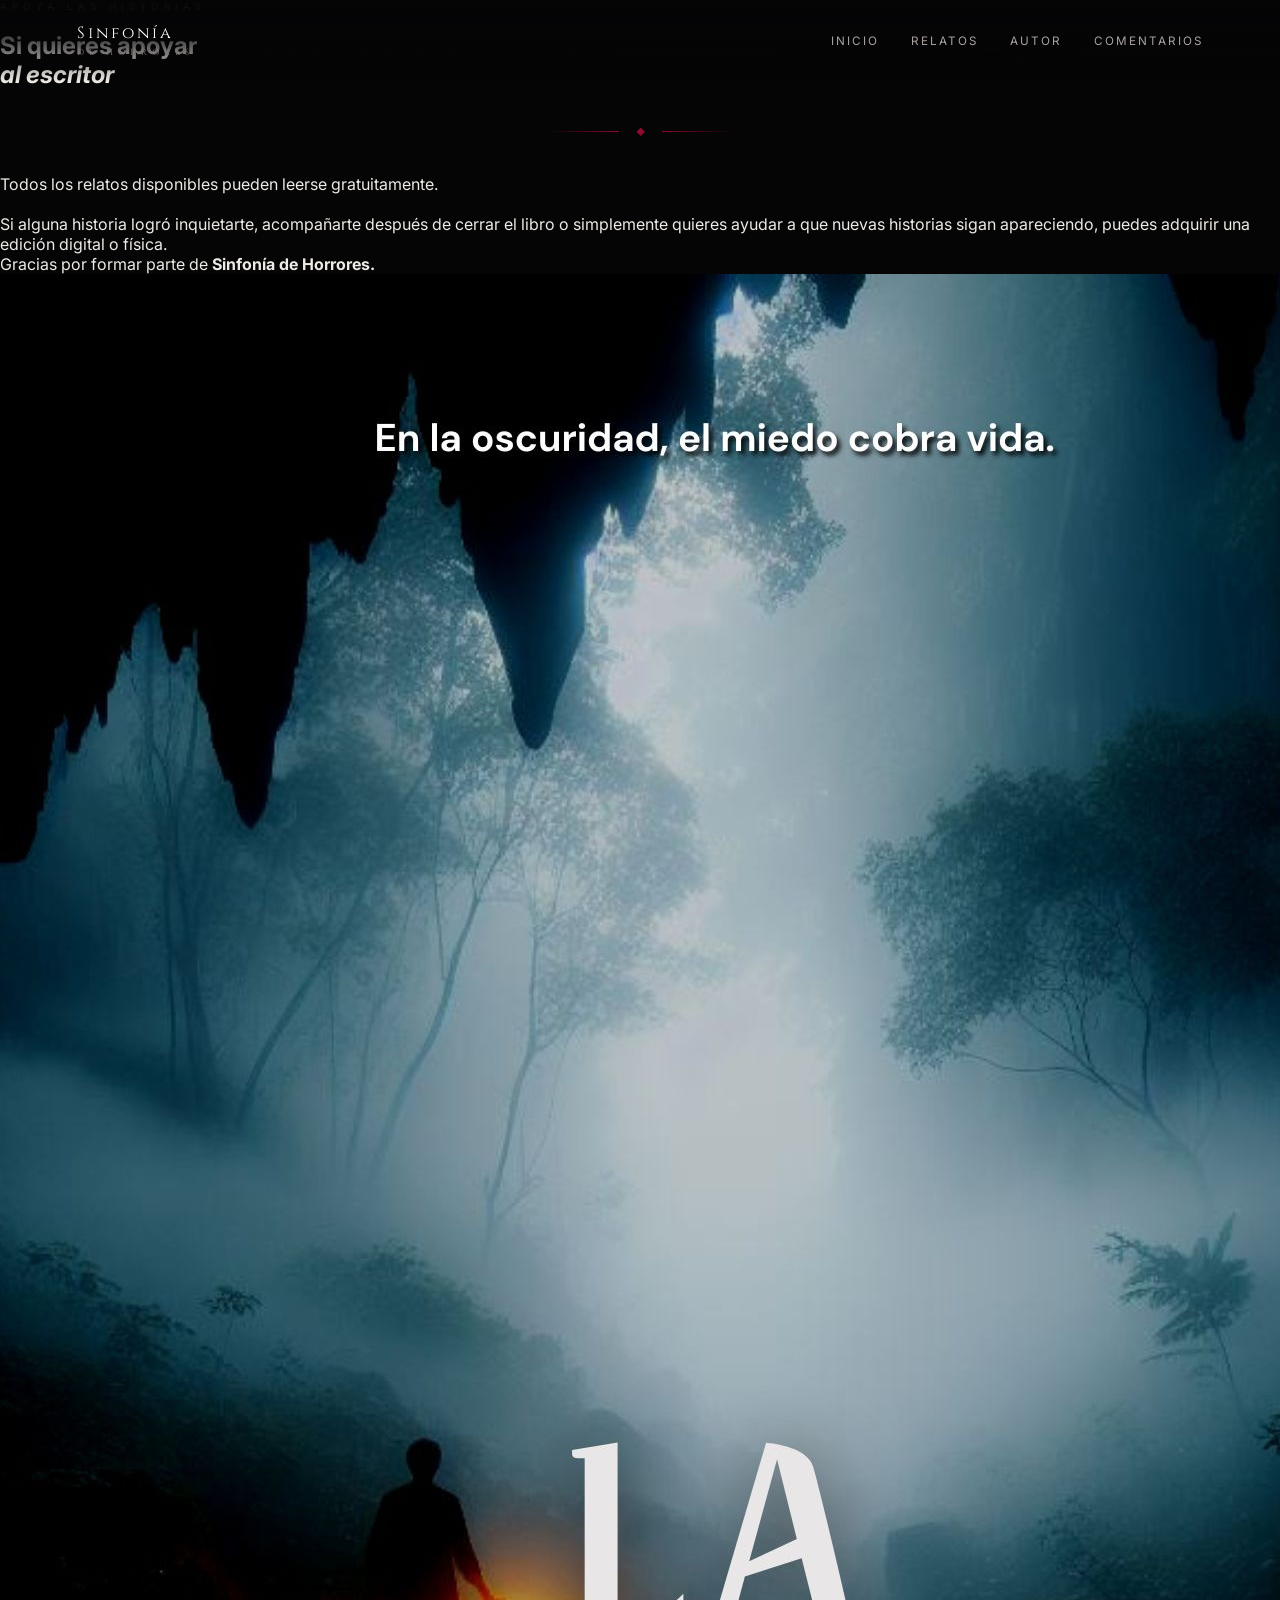
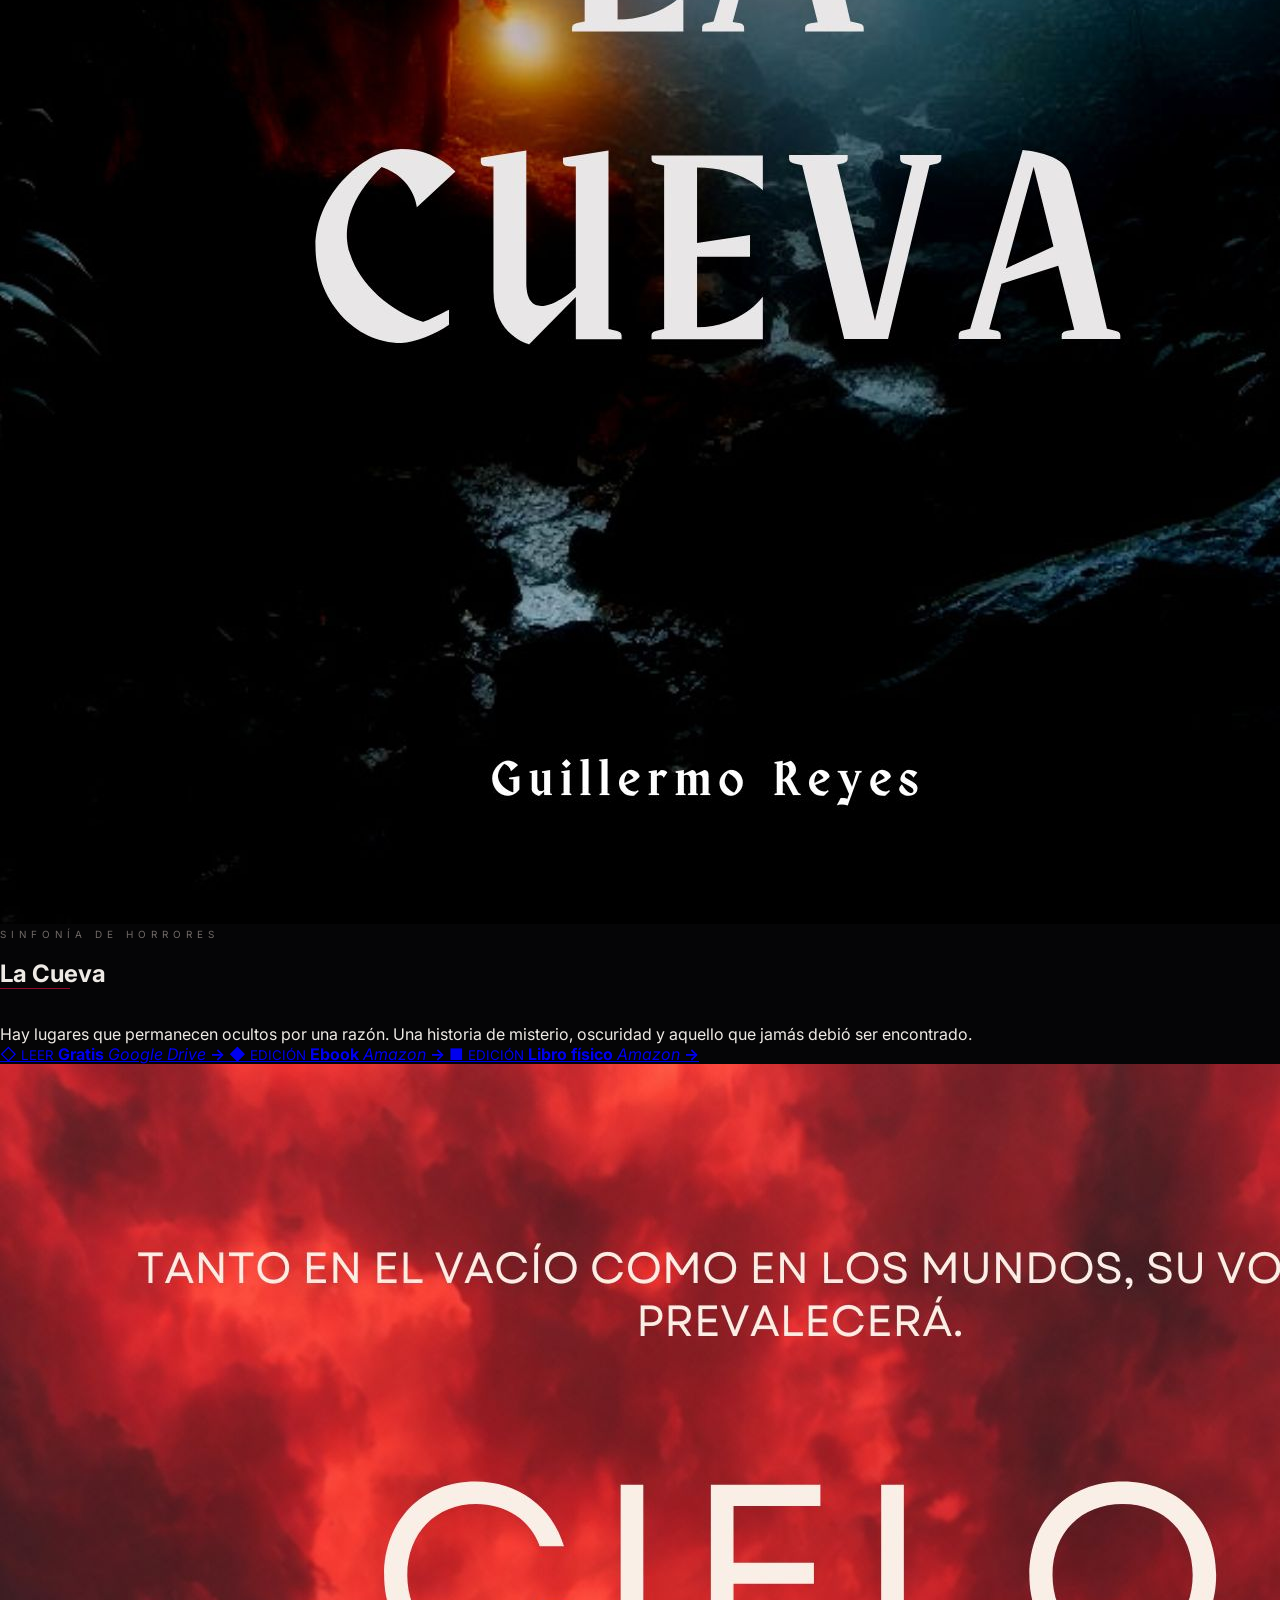
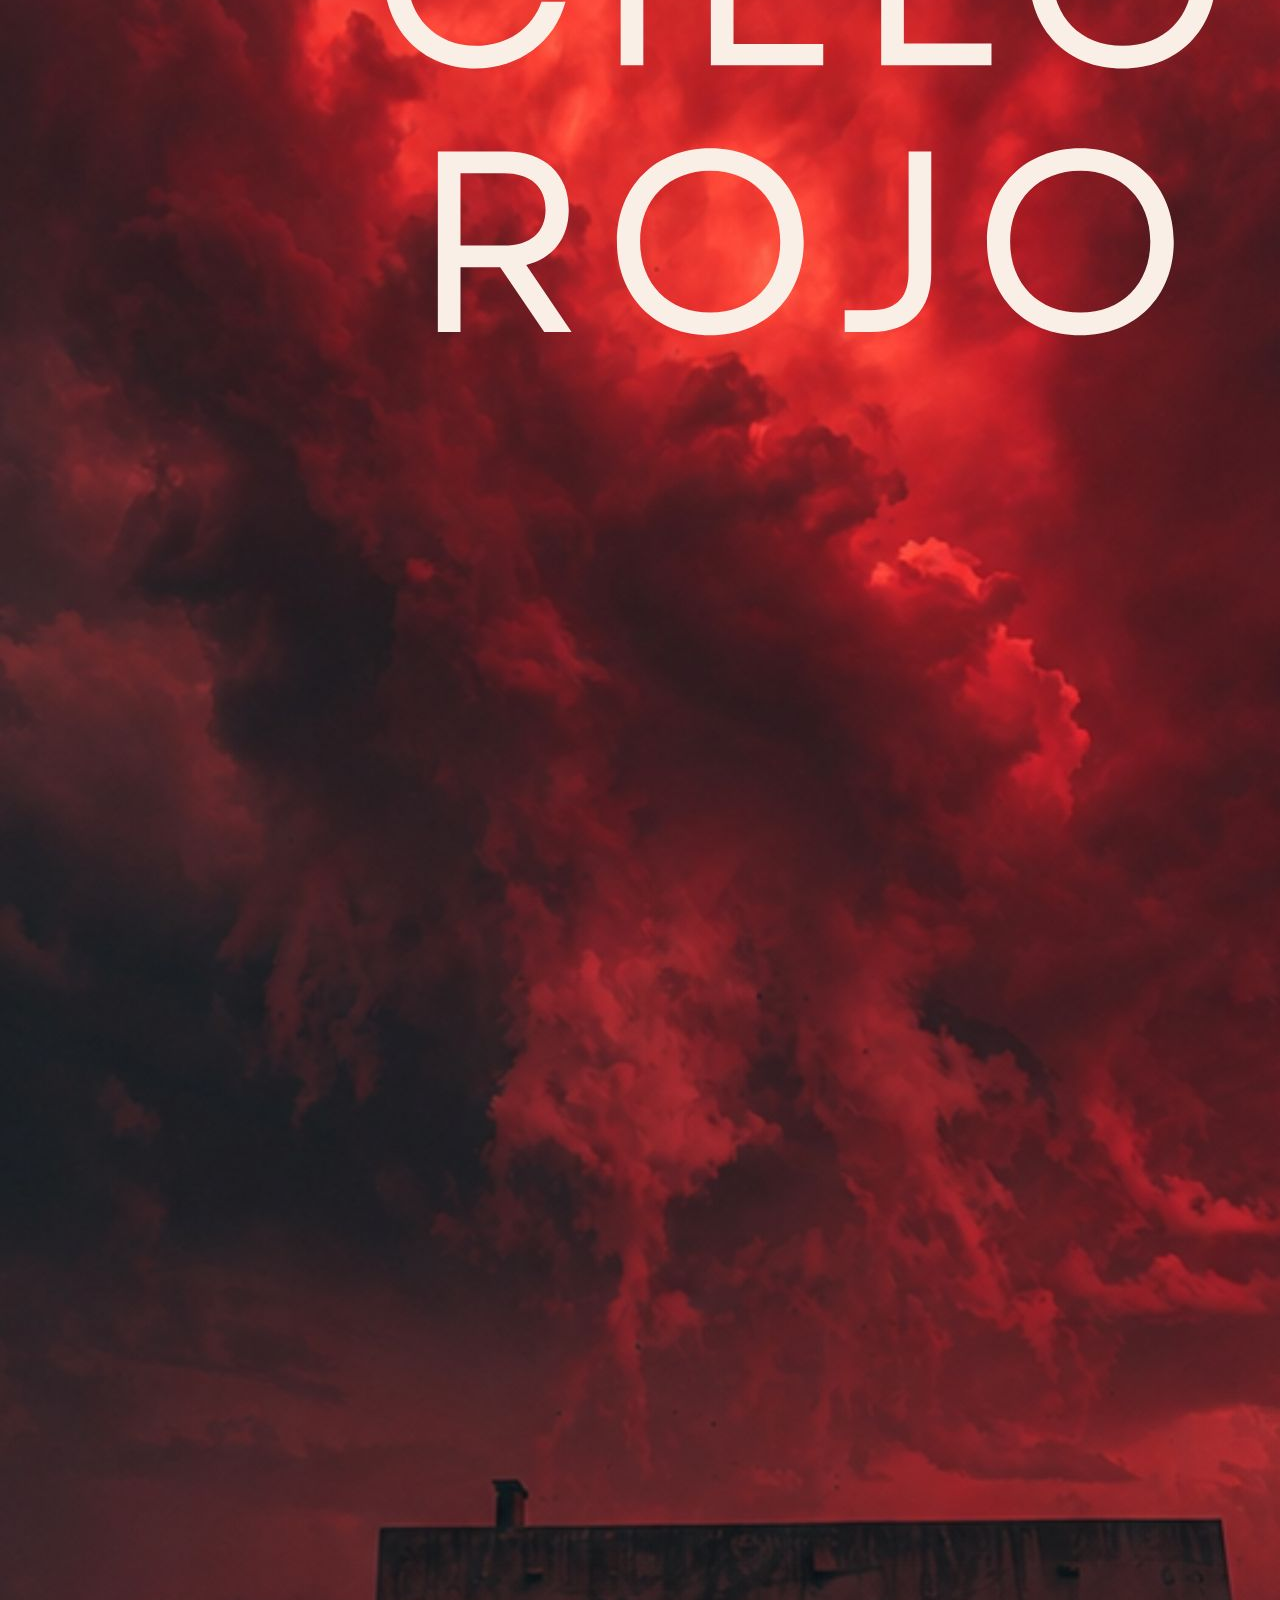
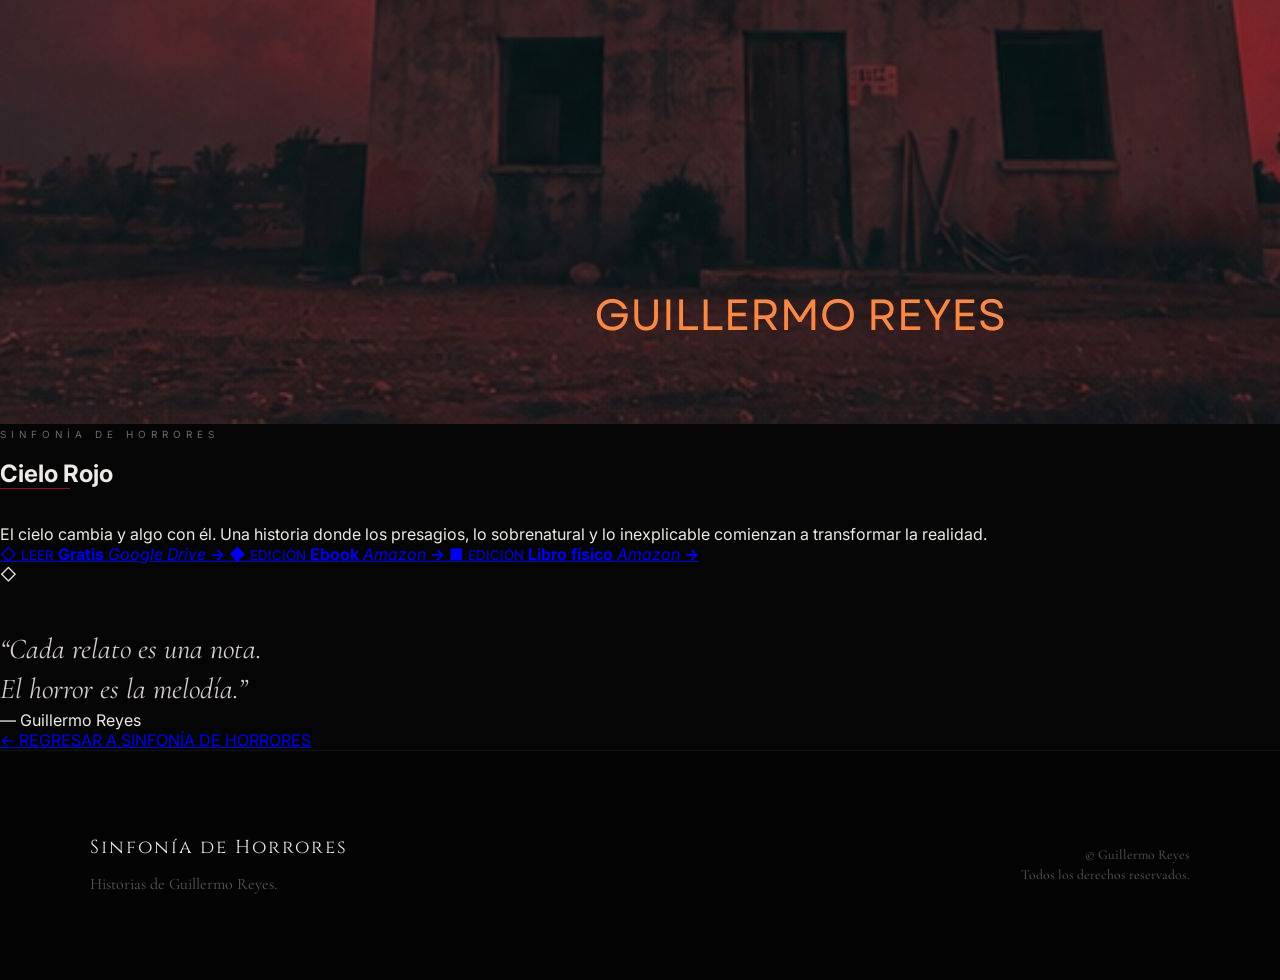
==== apoyar.html @ b276c717 "Add apoyar.html for supporting the writer" ====
<!DOCTYPE html>
<html lang="es">

<head>

    <meta charset="UTF-8">

    <meta name="viewport"
          content="width=device-width, initial-scale=1.0">

    <title>Apoyar al escritor | Sinfonía de Horrores</title>

    <meta name="description"
          content="Lee gratuitamente los relatos de Guillermo Reyes o apoya Sinfonía de Horrores adquiriendo las ediciones digitales y físicas.">


    <link rel="preconnect"
          href="https://fonts.googleapis.com">

    <link rel="preconnect"
          href="https://fonts.gstatic.com"
          crossorigin>

    <link
        href="https://fonts.googleapis.com/css2?family=Cinzel:wght@400;500;600;700&family=Cormorant+Garamond:ital,wght@0,400;0,500;0,600;1,400;1,500&family=Inter:wght@300;400;500;600&display=swap"
        rel="stylesheet">

    <link rel="stylesheet"
          href="style.css">

</head>


<body class="pagina-apoyo">


    <header class="navbar">

        <a href="index.html"
           class="logo">

            <span>
                Sinfonía
            </span>

            <small>
                DE HORRORES
            </small>

        </a>


        <nav>

            <a href="index.html">
                Inicio
            </a>

            <a href="index.html#relatos">
                Relatos
            </a>

            <a href="index.html#autor">
                Autor
            </a>

            <a href="index.html#comentarios">
                Comentarios
            </a>

        </nav>

    </header>


    <!-- ===================================== -->
    <!-- HERO APOYO -->
    <!-- ===================================== -->

    <section class="apoyo-hero">

        <div class="apoyo-halo"></div>


        <div class="apoyo-hero-contenido">

            <p class="mini-titulo">
                APOYA LAS HISTORIAS
            </p>


            <h1>

                Si quieres apoyar

                <br>

                <em>
                    al escritor
                </em>

            </h1>


            <div class="ornamento">

                <span></span>

                <b>
                    ◆
                </b>

                <span></span>

            </div>


            <p class="apoyo-introduccion">

                Todos los relatos disponibles
                pueden leerse gratuitamente.

                <br><br>

                Si alguna historia logró inquietarte,
                acompañarte después de cerrar el libro
                o simplemente quieres ayudar a que
                nuevas historias sigan apareciendo,
                puedes adquirir una edición digital
                o física.

            </p>


            <p class="apoyo-gracias">

                Gracias por formar parte de

                <strong>
                    Sinfonía de Horrores.
                </strong>

            </p>

        </div>

    </section>


    <!-- ===================================== -->
    <!-- LA CUEVA -->
    <!-- ===================================== -->

    <main class="apoyo-libros">


        <article class="apoyo-libro"
                 id="la-cueva">


            <div class="apoyo-portada">

                <img
                    src="La Cueva.jpg"
                    alt="Portada de La Cueva">

                <div class="apoyo-portada-sombra"></div>

            </div>


            <div class="apoyo-info">

                <p class="mini-titulo">
                    SINFONÍA DE HORRORES
                </p>


                <h2>
                    La Cueva
                </h2>


                <div class="linea-roja"></div>


                <p class="apoyo-descripcion">

                    Hay lugares que permanecen ocultos
                    por una razón.

                    Una historia de misterio,
                    oscuridad y aquello que jamás
                    debió ser encontrado.

                </p>


                <div class="formatos">


                    <a
                        href="https://drive.google.com/file/d/1VokVgWm0xay0eOD5CvAB5kCrFrSRfL5q/view?usp=sharing"
                        target="_blank"
                        rel="noopener noreferrer"
                        class="formato formato-gratis">

                        <span class="formato-icono">
                            ◇
                        </span>


                        <span>

                            <small>
                                LEER
                            </small>

                            <strong>
                                Gratis
                            </strong>

                            <em>
                                Google Drive
                            </em>

                        </span>


                        <b>
                            →
                        </b>

                    </a>


                    <a
                        href="https://www.amazon.com.mx/dp/B0HDL6C37R"
                        target="_blank"
                        rel="noopener noreferrer"
                        class="formato">

                        <span class="formato-icono">
                            ◆
                        </span>


                        <span>

                            <small>
                                EDICIÓN
                            </small>

                            <strong>
                                Ebook
                            </strong>

                            <em>
                                Amazon
                            </em>

                        </span>


                        <b>
                            →
                        </b>

                    </a>


                    <a
                        href="https://www.amazon.com/dp/B0HDL6C37R"
                        target="_blank"
                        rel="noopener noreferrer"
                        class="formato">

                        <span class="formato-icono">
                            ■
                        </span>


                        <span>

                            <small>
                                EDICIÓN
                            </small>

                            <strong>
                                Libro físico
                            </strong>

                            <em>
                                Amazon
                            </em>

                        </span>


                        <b>
                            →
                        </b>

                    </a>

                </div>

            </div>

        </article>


        <!-- ===================================== -->
        <!-- CIELO ROJO -->
        <!-- ===================================== -->

        <article class="apoyo-libro apoyo-invertido"
                 id="cielo-rojo">


            <div class="apoyo-portada">

                <img
                    src="Cielo Rojo.jpg"
                    alt="Portada de Cielo Rojo">

                <div class="apoyo-portada-sombra"></div>

            </div>


            <div class="apoyo-info">

                <p class="mini-titulo">
                    SINFONÍA DE HORRORES
                </p>


                <h2>
                    Cielo Rojo
                </h2>


                <div class="linea-roja"></div>


                <p class="apoyo-descripcion">

                    El cielo cambia y algo con él.

                    Una historia donde los presagios,
                    lo sobrenatural y lo inexplicable
                    comienzan a transformar la realidad.

                </p>


                <div class="formatos">


                    <a
                        href="https://drive.google.com/file/d/1f47Pul1nYo5RWTAZda07K18I9W4pE-Rw/view?usp=sharing"
                        target="_blank"
                        rel="noopener noreferrer"
                        class="formato formato-gratis">

                        <span class="formato-icono">
                            ◇
                        </span>


                        <span>

                            <small>
                                LEER
                            </small>

                            <strong>
                                Gratis
                            </strong>

                            <em>
                                Google Drive
                            </em>

                        </span>


                        <b>
                            →
                        </b>

                    </a>


                    <a
                        href="https://www.amazon.com.mx/dp/B0HD7LSZTJ"
                        target="_blank"
                        rel="noopener noreferrer"
                        class="formato">

                        <span class="formato-icono">
                            ◆
                        </span>


                        <span>

                            <small>
                                EDICIÓN
                            </small>

                            <strong>
                                Ebook
                            </strong>

                            <em>
                                Amazon
                            </em>

                        </span>


                        <b>
                            →
                        </b>

                    </a>


                    <a
                        href="https://www.amazon.com/dp/B0HD7LSZTJ"
                        target="_blank"
                        rel="noopener noreferrer"
                        class="formato">

                        <span class="formato-icono">
                            ■
                        </span>


                        <span>

                            <small>
                                EDICIÓN
                            </small>

                            <strong>
                                Libro físico
                            </strong>

                            <em>
                                Amazon
                            </em>

                        </span>


                        <b>
                            →
                        </b>

                    </a>

                </div>

            </div>

        </article>

    </main>


    <!-- ===================================== -->
    <!-- CIERRE -->
    <!-- ===================================== -->

    <section class="apoyo-cierre">

        <span>
            ◇
        </span>


        <blockquote>

            “Cada relato es una nota.

            <br>

            El horror es la melodía.”

        </blockquote>


        <p>
            — Guillermo Reyes
        </p>


        <a href="index.html"
           class="volver">

            ← REGRESAR A SINFONÍA DE HORRORES

        </a>

    </section>


    <footer>

        <div>

            <h3>
                Sinfonía de Horrores
            </h3>

            <p>
                Historias de Guillermo Reyes.
            </p>

        </div>


        <div class="footer-derecha">

            <p>
                © Guillermo Reyes
            </p>

            <p>
                Todos los derechos reservados.
            </p>

        </div>

    </footer>

</body>

</html>
---- style.css ----
:root {
    --negro: #050506;
    --negro2: #09090b;
    --negro3: #101013;

    --blanco: #eeeae5;
    --gris: #aaa4a0;
    --gris2: #706c69;

    --rojo: #920a2c;
    --rojo2: #c31540;
    --rojoOscuro: #3b0713;

    --borde: rgba(255, 255, 255, 0.08);

    --cinzel: "Cinzel", serif;
    --texto: "Inter", sans-serif;
    --literaria: "Cormorant Garamond", serif;
}


/* ======================================== */
/* GENERAL */
/* ======================================== */

* {
    margin: 0;
    padding: 0;
    box-sizing: border-box;
}

html {
    scroll-behavior: smooth;
}

body {
    background: var(--negro);
    color: var(--blanco);
    font-family: var(--texto);
    overflow-x: hidden;
}

body::before {
    content: "";
    position: fixed;
    inset: 0;

    background:
        repeating-radial-gradient(
            circle at 0 0,
            transparent 0,
            rgba(255,255,255,.012) 1px,
            transparent 2px
        );

    opacity: .18;
    pointer-events: none;
    z-index: 9999;
}

::selection {
    background: var(--rojo);
    color: white;
}


/* ======================================== */
/* CURSOR LUZ */
/* ======================================== */

.cursor-luz {
    position: fixed;

    width: 450px;
    height: 450px;

    border-radius: 50%;

    background:
        radial-gradient(
            circle,
            rgba(146,10,44,.08),
            transparent 65%
        );

    transform: translate(-50%, -50%);

    pointer-events: none;

    z-index: 0;

    transition:
        left .08s linear,
        top .08s linear;
}


/* ======================================== */
/* NAV */
/* ======================================== */

.navbar {
    height: 82px;

    display: flex;
    justify-content: space-between;
    align-items: center;

    padding: 0 6%;

    position: fixed;
    top: 0;
    left: 0;

    width: 100%;

    background:
        linear-gradient(
            to bottom,
            rgba(5,5,6,.94),
            rgba(5,5,6,.7),
            transparent
        );

    z-index: 1000;
}

.logo {
    color: white;
    text-decoration: none;

    font-family: var(--cinzel);

    display: flex;
    flex-direction: column;

    line-height: .95;
}

.logo span {
    font-size: 1rem;
    letter-spacing: 3px;
}

.logo small {
    color: #827b77;

    font-size: .55rem;

    letter-spacing: 5px;

    margin-top: 7px;
}

.navbar nav {
    display: flex;
    gap: 32px;
}

.navbar nav a {
    color: #aaa3a0;

    text-decoration: none;

    font-size: .73rem;

    letter-spacing: 2px;

    text-transform: uppercase;

    transition: .3s;
}

.navbar nav a:hover {
    color: white;
}


/* ======================================== */
/* HERO */
/* ======================================== */

.hero {
    min-height: 100vh;

    display: flex;
    justify-content: center;
    align-items: center;

    text-align: center;

    position: relative;

    overflow: hidden;

    padding: 120px 25px;

    background:
        radial-gradient(
            circle at 50% 42%,
            #250812 0%,
            #0d080a 32%,
            #050506 68%
        );
}

.hero::after {
    content: "";

    position: absolute;

    inset: 0;

    background:
        linear-gradient(
            to bottom,
            rgba(0,0,0,.05),
            rgba(0,0,0,.15),
            #050506
        );

    pointer-events: none;
}

.hero-ruido {
    position: absolute;

    inset: 0;

    opacity: .16;

    background-image:
        repeating-linear-gradient(
            0deg,
            transparent,
            transparent 2px,
            rgba(255,255,255,.018) 3px
        );
}

.halo {
    position: absolute;

    width: 600px;
    height: 600px;

    border-radius: 50%;

    filter: blur(90px);

    opacity: .16;

    animation: respirar 9s infinite alternate ease-in-out;
}

.halo-1 {
    background: #920a2c;

    left: -300px;
    top: 5%;
}

.halo-2 {
    background: #59051c;

    right: -320px;
    bottom: -100px;

    animation-delay: 2s;
}

@keyframes respirar {

    from {
        transform: scale(.8);
        opacity: .09;
    }

    to {
        transform: scale(1.2);
        opacity: .20;
    }

}

.hero-contenido {
    position: relative;

    max-width: 950px;

    z-index: 5;

    animation: entradaHero 1.3s ease both;
}

@keyframes entradaHero {

    from {
        opacity: 0;
        transform: translateY(25px);
    }

    to {
        opacity: 1;
        transform: translateY(0);
    }

}

.sobrelinea {
    font-size: .65rem;

    color: #928885;

    letter-spacing: 5px;

    margin-bottom: 32px;
}

.hero h1 {
    font-family: var(--cinzel);

    font-size:
        clamp(3.7rem, 9vw, 8.8rem);

    font-weight: 500;

    line-height: .82;

    text-transform: uppercase;

    letter-spacing: 5px;

    text-shadow:
        0 5px 50px rgba(0,0,0,.8);
}

.hero h1 span {
    display: block;
}

.hero h1 .de {
    font-family: var(--literaria);

    text-transform: lowercase;

    font-size: .36em;

    font-style: italic;

    font-weight: 400;

    letter-spacing: 10px;

    color: #8f8581;

    margin: 17px 0;
}

.ornamento {
    margin: 37px auto;

    display: flex;
    align-items: center;
    justify-content: center;

    gap: 17px;
}

.ornamento span {
    width: 70px;
    height: 1px;

    background:
        linear-gradient(
            90deg,
            transparent,
            #920a2c
        );
}

.ornamento span:last-child {
    background:
        linear-gradient(
            90deg,
            #920a2c,
            transparent
        );
}

.ornamento b {
    color: #920a2c;

    font-size: .55rem;
}

.lema {
    font-family: var(--literaria);

    font-size: clamp(1.5rem, 2.5vw, 2rem);

    line-height: 1.3;

    color: #bcb5b0;
}

.lema strong {
    color: white;

    font-weight: 500;
}

.intro {
    max-width: 630px;

    margin: 24px auto 0;

    color: #797370;

    line-height: 1.8;

    font-size: .9rem;
}

.boton-principal {
    display: inline-flex;

    align-items: center;

    gap: 20px;

    margin-top: 42px;

    padding: 16px 25px;

    border: 1px solid rgba(146,10,44,.6);

    color: #ddd7d3;

    text-decoration: none;

    letter-spacing: 3px;

    font-size: .66rem;

    transition: .35s;
}

.boton-principal:hover {
    background: #920a2c;

    color: white;

    box-shadow:
        0 10px 50px rgba(146,10,44,.28);
}

.scroll-indicador {
    position: absolute;

    bottom: 25px;

    z-index: 7;

    display: flex;
    flex-direction: column;

    align-items: center;

    gap: 10px;
}

.scroll-indicador span {
    color: #554f4d;

    font-size: .52rem;

    letter-spacing: 4px;
}

.scroll-indicador div {
    height: 38px;
    width: 1px;

    background:
        linear-gradient(
            #920a2c,
            transparent
        );
}


/* ======================================== */
/* SECCIONES */
/* ======================================== */

.seccion {
    width: 88%;

    max-width: 1250px;

    margin: auto;

    padding: 125px 0;
}

.encabezado-seccion {
    text-align: center;

    max-width: 750px;

    margin: 0 auto 70px;
}

.numero {
    display: block;

    color: #920a2c;

    font-family: var(--literaria);

    font-size: 1.1rem;

    margin-bottom: 14px;
}

.mini-titulo {
    color: #716b68;

    letter-spacing: 5px;

    font-size: .62rem;

    margin-bottom: 19px;
}

.encabezado-seccion h2 {
    font-family: var(--cinzel);

    font-weight: 500;

    font-size:
        clamp(2.5rem, 6vw, 4.5rem);

    margin-bottom: 23px;
}

.encabezado-seccion > p:last-child {
    color: #8e8884;

    line-height: 1.9;

    font-family: var(--literaria);

    font-size: 1.25rem;
}


/* ======================================== */
/* LIBROS */
/* ======================================== */

.grid-relatos {
    display: grid;

    grid-template-columns:
        repeat(3, 1fr);

    gap: 35px;
}

.libro {
    background:
        linear-gradient(
            145deg,
            #101012,
            #080809
        );

    border:
        1px solid rgba(255,255,255,.06);

    transition:
        transform .45s,
        border .45s,
        box-shadow .45s;

    overflow: hidden;

    position: relative;
}

.libro:hover {
    transform: translateY(-12px);

    border-color:
        rgba(146,10,44,.45);

    box-shadow:
        0 30px 80px rgba(0,0,0,.65);
}

.portada-contenedor {
    position: relative;

    overflow: hidden;

    aspect-ratio: 2 / 2.9;

    background: #080808;
}

.portada {
    width: 100%;
    height: 100%;

    object-fit: cover;

    display: block;

    transition:
        transform .7s ease,
        filter .7s ease;
}

.libro:hover .portada {
    transform: scale(1.045);

    filter: contrast(1.08);
}

.portada-oscuridad {
    position: absolute;

    inset: 0;

    background:
        linear-gradient(
            to bottom,
            transparent 60%,
            rgba(0,0,0,.85)
        );
}

.estado {
    position: absolute;

    left: 17px;
    bottom: 17px;

    z-index: 3;

    padding: 8px 12px;

    backdrop-filter: blur(10px);

    font-size: .53rem;

    letter-spacing: 2px;
}

.disponible {
    color: #e0cbd0;

    background:
        rgba(90,7,28,.65);

    border:
        1px solid rgba(180,25,65,.4);
}

.proximamente {
    color: #cbc7c4;

    background:
        rgba(20,20,22,.75);

    border:
        1px solid rgba(255,255,255,.14);
}

.libro-contenido {
    padding: 27px 25px 30px;
}

.genero {
    color: #7e7773;

    font-size: .54rem;

    letter-spacing: 3px;
}

.libro h3 {
    font-family: var(--cinzel);

    font-size: 1.8rem;

    font-weight: 500;

    margin-top: 13px;
}

.separador {
    width: 36px;
    height: 1px;

    background: #920a2c;

    margin: 18px 0;
}

.libro p {
    min-height: 105px;

    color: #8e8884;

    font-family: var(--literaria);

    line-height: 1.55;

    font-size: 1.12rem;
}

.libro p strong {
    color: #c5bfbb;
}

.leer {
    margin-top: 25px;

    display: flex;
    justify-content: space-between;
    align-items: center;

    color: #ddd7d3;

    text-decoration: none;

    font-size: .61rem;

    letter-spacing: 2.5px;

    border-top:
        1px solid rgba(255,255,255,.06);

    padding-top: 19px;

    transition: color .3s;
}

a.leer:hover {
    color: #d62450;
}

.leer span {
    font-size: 1rem;
}

.bloqueado {
    color: #5f5a58;
}


/* ======================================== */
/* SUEÑOS */
/* ======================================== */

.suenos {
    min-height: 760px;

    position: relative;

    display: flex;
    align-items: center;

    overflow: hidden;

    padding: 120px 8%;

    background:
        radial-gradient(
            circle at 75% 50%,
            #17070c,
            #070708 55%
        );
}

.suenos-fondo {
    position: absolute;

    right: 6%;

    width: 450px;
    height: 650px;

    opacity: .35;

    background:
        radial-gradient(
            ellipse at center,
            rgba(146,10,44,.22),
            transparent 60%
        );

    filter: blur(35px);
}

.suenos-contenido {
    max-width: 650px;

    position: relative;

    z-index: 5;
}

.suenos h2 {
    font-family: var(--cinzel);

    font-size:
        clamp(3rem, 7vw, 6rem);

    font-weight: 400;

    line-height: .98;

    margin-bottom: 30px;
}

.suenos h2 em {
    font-family: var(--literaria);

    color: #8b8380;

    font-weight: 400;

    text-transform: lowercase;
}

.linea-roja {
    width: 70px;
    height: 1px;

    background: #920a2c;

    margin-bottom: 35px;
}

.suenos-contenido > p:not(.mini-titulo) {
    color: #8f8884;

    font-family: var(--literaria);

    font-size: 1.2rem;

    line-height: 1.7;

    margin-bottom: 20px;
}

.suenos-contenido strong {
    color: #d8d1cd;

    font-weight: 500;
}

.frase-gigante {
    position: absolute;

    right: -70px;
    bottom: -30px;

    font-family: var(--cinzel);

    font-size: 10vw;

    color: rgba(255,255,255,.012);

    letter-spacing: 15px;

    user-select: none;
}


/* ======================================== */
/* SINFONÍA */
/* ======================================== */

.sinfonia {
    padding-top: 150px;
    padding-bottom: 150px;
}

.sinfonia-grid {
    display: grid;

    grid-template-columns:
        .8fr 1.2fr;

    gap: 12%;

    align-items: start;
}

.sinfonia-titulo h2 {
    font-family: var(--cinzel);

    font-size:
        clamp(2.6rem, 5vw, 4.5rem);

    font-weight: 400;

    line-height: 1.15;
}

.sinfonia-texto {
    border-left:
        1px solid rgba(146,10,44,.35);

    padding-left: 45px;
}

.sinfonia-texto p {
    color: #8e8884;

    font-family: var(--literaria);

    font-size: 1.2rem;

    line-height: 1.75;

    margin-bottom: 25px;
}

.sinfonia-texto .destacado {
    color: #ddd6d1;

    font-size: 1.55rem;

    line-height: 1.5;
}

.sinfonia-texto strong {
    color: #ccc5c1;

    font-weight: 500;
}

blockquote {
    margin-top: 45px;

    color: #d5ceca;

    font-family: var(--literaria);

    font-size: 1.8rem;

    font-style: italic;

    line-height: 1.4;
}


/* ======================================== */
/* AUTOR */
/* ======================================== */

.autor-contenido {
    display: grid;

    grid-template-columns:
        330px 1fr;

    gap: 75px;

    max-width: 1000px;

    margin: auto;
}

.autor-monograma {
    height: 400px;

    border:
        1px solid rgba(255,255,255,.08);

    background:
        radial-gradient(
            circle,
            #1b090e,
            #09090a 70%
        );

    display: flex;

    flex-direction: column;

    justify-content: center;
    align-items: center;
}

.autor-monograma span {
    font-family: var(--cinzel);

    font-size: 5rem;

    color: #d7d0cb;

    text-shadow:
        0 0 40px rgba(146,10,44,.2);
}

.autor-monograma small {
    color: #685f5c;

    letter-spacing: 4px;

    font-size: .52rem;

    margin-top: 20px;
}

.biografia p {
    color: #99918d;

    font-family: var(--literaria);

    font-size: 1.18rem;

    line-height: 1.75;

    margin-bottom: 22px;
}

.biografia p:first-child::first-letter {
    float: left;

    font-family: var(--cinzel);

    font-size: 4.1rem;

    line-height: .8;

    margin-right: 12px;

    color: #920a2c;
}

.biografia strong {
    color: #d5ceca;

    font-weight: 500;
}


/* ======================================== */
/* INFLUENCIAS */
/* ======================================== */

.influencias {
    padding: 120px 7%;

    background: #080809;

    border-top:
        1px solid rgba(255,255,255,.04);

    border-bottom:
        1px solid rgba(255,255,255,.04);
}

.influencias-contenido {
    max-width: 1050px;

    margin: auto;

    text-align: center;
}

.influencias h2 {
    font-family: var(--cinzel);

    font-size:
        clamp(2.4rem,5vw,4rem);

    font-weight: 400;

    margin-bottom: 50px;
}

.nombres {
    display: flex;

    flex-wrap: wrap;

    justify-content: center;

    gap: 13px;
}

.nombres span {
    padding: 13px 18px;

    border:
        1px solid rgba(255,255,255,.08);

    color: #9d9591;

    font-family: var(--literaria);

    font-size: 1.08rem;

    transition: .3s;
}

.nombres span:hover {
    color: white;

    border-color:
        rgba(146,10,44,.5);

    background:
        rgba(146,10,44,.07);
}

.nota-influencias {
    max-width: 700px;

    margin: 40px auto 0;

    color: #625c59;

    font-size: .8rem;

    line-height: 1.8;
}


/* ======================================== */
/* COMENTARIOS */
/* ======================================== */

.comentarios-caja {
    max-width: 850px;

    min-height: 240px;

    margin: auto;

    padding: 50px;

    border:
        1px solid rgba(255,255,255,.07);

    background:
        linear-gradient(
            145deg,
            #0d0d0f,
            #080809
        );

    text-align: center;
}

.comentarios-icono {
    color: #920a2c;

    font-size: 1rem;

    margin-bottom: 22px;
}

.comentarios-espera {
    font-family: var(--literaria);

    color: #c7c0bc;

    font-size: 1.45rem;

    font-style: italic;

    margin-bottom: 10px;
}

.comentarios-caja small {
    color: #625c59;
}


/* ======================================== */
/* INSTAGRAM */
/* ======================================== */

.instagram {
    min-height: 380px;

    display: flex;
    flex-direction: column;

    justify-content: center;
    align-items: center;

    text-align: center;

    background:
        radial-gradient(
            circle at center,
            #21070e,
            #070708 65%
        );

    border-top:
        1px solid rgba(255,255,255,.04);
}

.instagram > p {
    color: #706966;

    letter-spacing: 5px;

    font-size: .57rem;
}

.instagram h2 {
    font-family: var(--cinzel);

    font-size:
        clamp(2.5rem,7vw,5rem);

    font-weight: 400;

    margin: 18px 0 28px;
}

.instagram a {
    color: #bbb3af;

    text-decoration: none;

    border-bottom:
        1px solid #920a2c;

    padding-bottom: 7px;

    font-size: .65rem;

    letter-spacing: 3px;

    transition: .3s;
}

.instagram a:hover {
    color: white;
}


/* ======================================== */
/* FOOTER */
/* ======================================== */

footer {
    min-height: 230px;

    padding: 55px 7%;

    display: flex;

    justify-content: space-between;

    align-items: center;

    border-top:
        1px solid rgba(255,255,255,.05);

    background: #040405;
}

footer h3 {
    font-family: var(--cinzel);

    font-weight: 400;

    letter-spacing: 2px;

    margin-bottom: 12px;
}

footer p {
    color: #5e5855;

    font-family: var(--literaria);

    line-height: 1.5;
}

.footer-derecha {
    text-align: right;

    font-size: .85rem;
}


/* ======================================== */
/* CELULAR */
/* ======================================== */

@media (max-width: 900px) {

    .navbar nav {
        display: none;
    }

    .grid-relatos {
        grid-template-columns:
            repeat(2, 1fr);
    }

    .sinfonia-grid {
        grid-template-columns: 1fr;

        gap: 55px;
    }

    .autor-contenido {
        grid-template-columns: 1fr;

        max-width: 650px;
    }

    .autor-monograma {
        height: 260px;
    }

}


@media (max-width: 620px) {

    .navbar {
        height: 70px;

        justify-content: center;
    }

    .logo {
        align-items: center;
    }

    .hero {
        padding:
            100px 20px 80px;
    }

    .hero h1 {
        font-size:
            clamp(3rem,16vw,5rem);

        letter-spacing: 2px;
    }

    .sobrelinea {
        font-size: .52rem;

        line-height: 1.7;

        letter-spacing: 3px;
    }

    .grid-relatos {
        grid-template-columns: 1fr;

        max-width: 420px;

        margin: auto;
    }

    .seccion {
        width: 88%;

        padding: 90px 0;
    }

    .suenos {
        padding:
            100px 7%;
    }

    .sinfonia-texto {
        padding-left: 25px;
    }

    .comentarios-caja {
        padding: 35px 20px;
    }

    footer {
        flex-direction: column;

        gap: 30px;

        text-align: center;
    }

    .footer-derecha {
        text-align: center;
    }

}
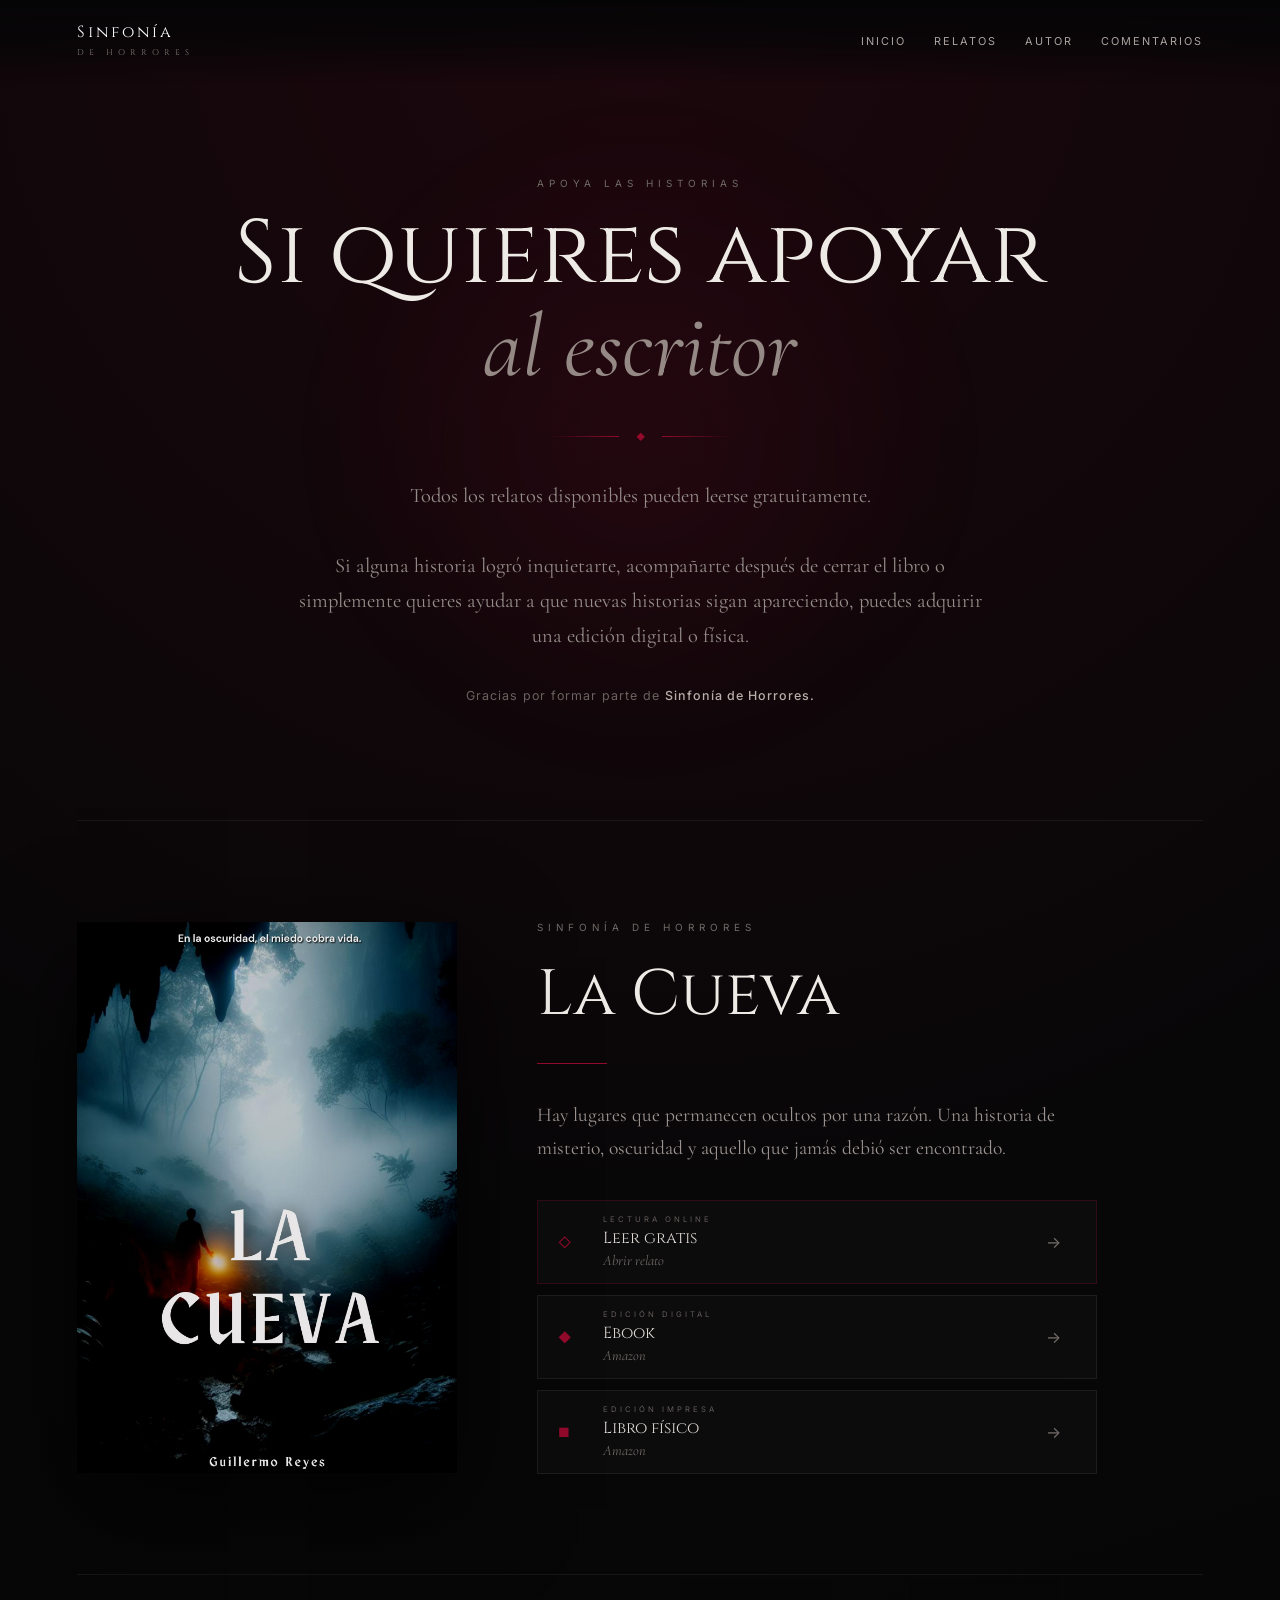
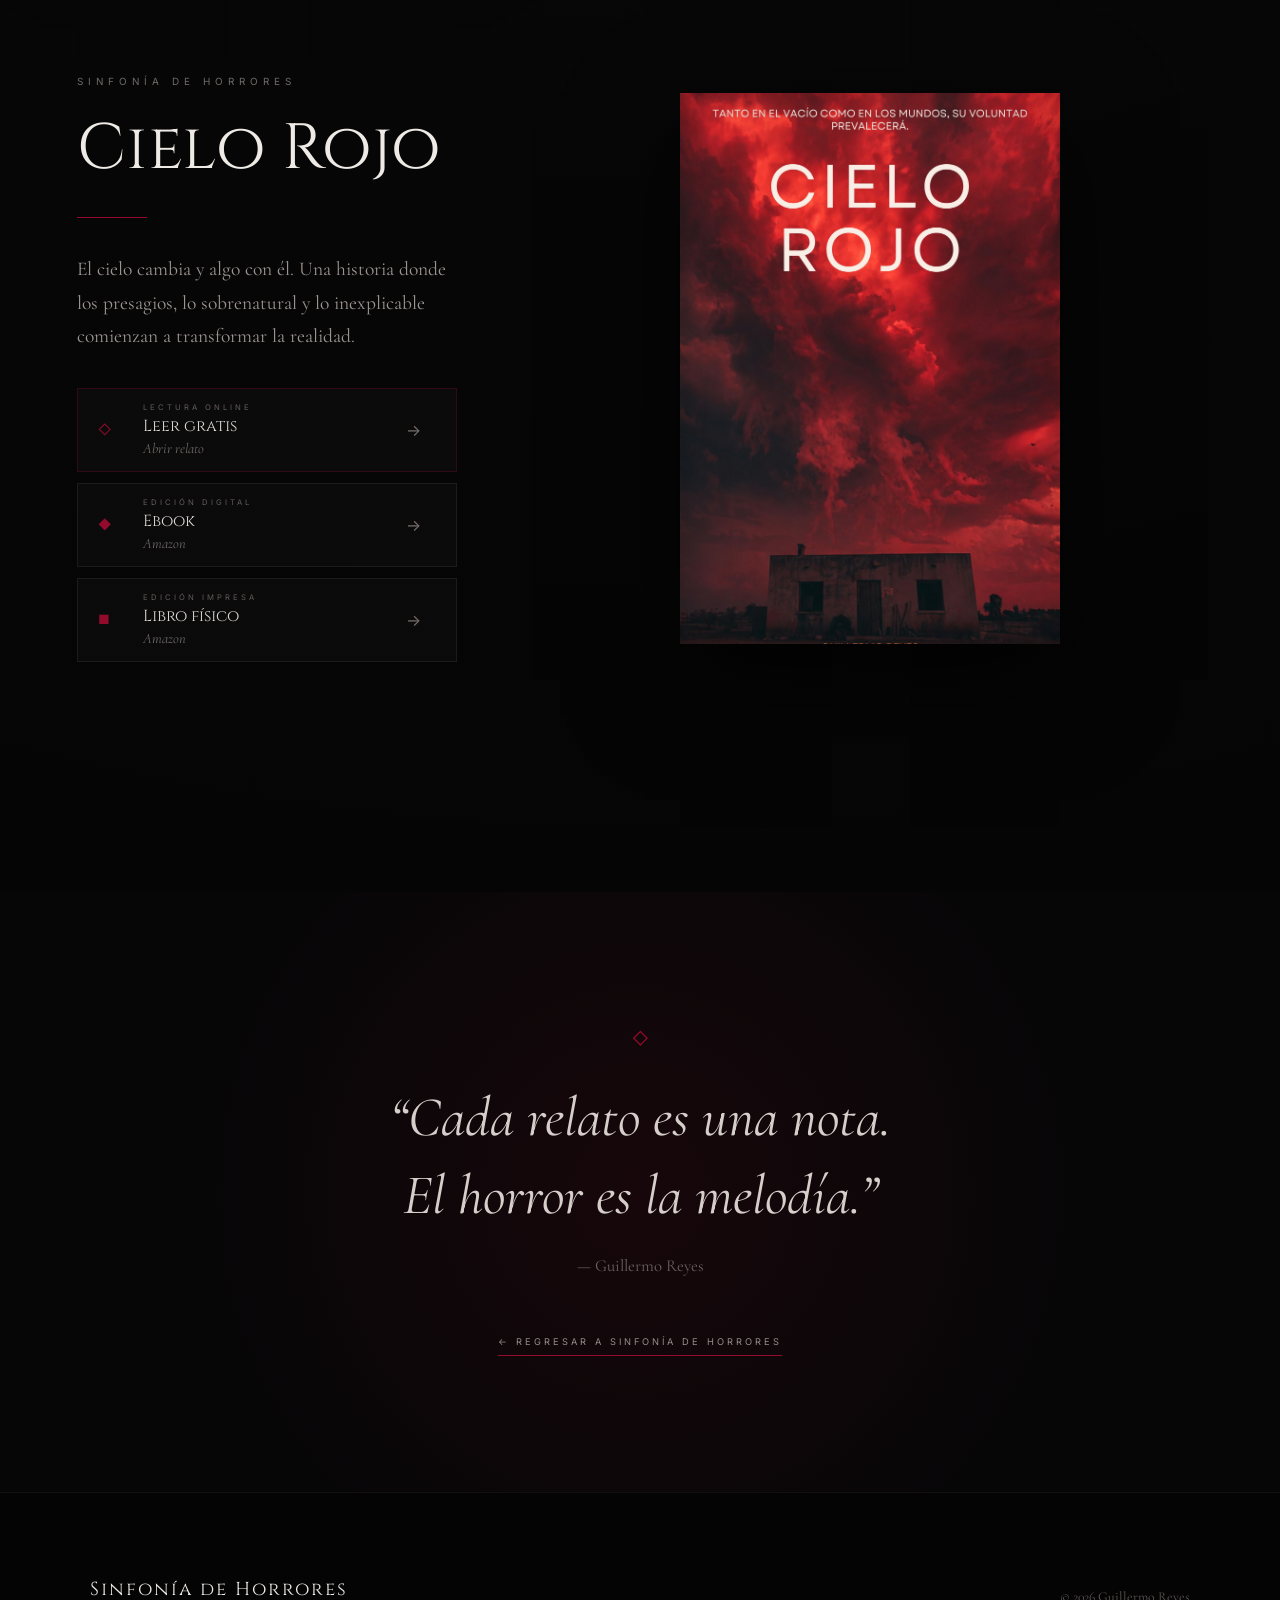
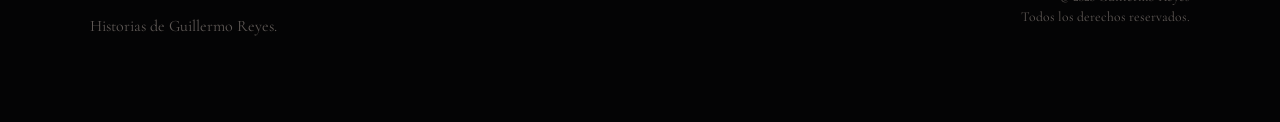
==== commit 1c79ca33: "Update content and structure in apoyar.html" ====
--- a/apoyar.html
+++ b/apoyar.html
@@ -11,7 +11,7 @@
     <title>Apoyar al escritor | Sinfonía de Horrores</title>
 
     <meta name="description"
-          content="Lee gratuitamente los relatos de Guillermo Reyes o apoya Sinfonía de Horrores adquiriendo las ediciones digitales y físicas.">
+          content="Lee gratuitamente los relatos de Guillermo Reyes o apoya Sinfonía de Horrores adquiriendo sus ediciones digitales y físicas.">
 
 
     <link rel="preconnect"
@@ -25,6 +25,7 @@
         href="https://fonts.googleapis.com/css2?family=Cinzel:wght@400;500;600;700&family=Cormorant+Garamond:ital,wght@0,400;0,500;0,600;1,400;1,500&family=Inter:wght@300;400;500;600&display=swap"
         rel="stylesheet">
 
+
     <link rel="stylesheet"
           href="style.css">
 
@@ -50,7 +51,7 @@
         </a>
 
 
-        <nav>
+        <nav id="menu">
 
             <a href="index.html">
                 Inicio
@@ -70,12 +71,17 @@
 
         </nav>
 
+
+        <button class="menu-movil"
+                id="menuMovil"
+                aria-label="Abrir menú">
+            ☰
+        </button>
+
     </header>
 
 
-    <!-- ===================================== -->
-    <!-- HERO APOYO -->
-    <!-- ===================================== -->
+    <!-- CABECERA -->
 
     <section class="apoyo-hero">
 
@@ -124,10 +130,9 @@
 
                 Si alguna historia logró inquietarte,
                 acompañarte después de cerrar el libro
-                o simplemente quieres ayudar a que
-                nuevas historias sigan apareciendo,
-                puedes adquirir una edición digital
-                o física.
+                o simplemente quieres ayudar a que nuevas historias
+                sigan apareciendo, puedes adquirir
+                una edición digital o física.
 
             </p>
 
@@ -147,12 +152,12 @@
     </section>
 
 
-    <!-- ===================================== -->
-    <!-- LA CUEVA -->
-    <!-- ===================================== -->
-
     <main class="apoyo-libros">
 
+
+        <!-- ============================= -->
+        <!-- LA CUEVA -->
+        <!-- ============================= -->
 
         <article class="apoyo-libro"
                  id="la-cueva">
@@ -186,12 +191,10 @@
 
                 <p class="apoyo-descripcion">
 
-                    Hay lugares que permanecen ocultos
-                    por una razón.
+                    Hay lugares que permanecen ocultos por una razón.
 
                     Una historia de misterio,
-                    oscuridad y aquello que jamás
-                    debió ser encontrado.
+                    oscuridad y aquello que jamás debió ser encontrado.
 
                 </p>
 
@@ -199,8 +202,10 @@
                 <div class="formatos">
 
 
+                    <!-- LEER GRATIS -->
+
                     <a
-                        href="https://drive.google.com/file/d/1VokVgWm0xay0eOD5CvAB5kCrFrSRfL5q/view?usp=sharing"
+                        href="https://online.fliphtml5.com/orgcw/La-Cueva---Guillermo-Reyes/"
                         target="_blank"
                         rel="noopener noreferrer"
                         class="formato formato-gratis">
@@ -213,15 +218,15 @@
                         <span>
 
                             <small>
-                                LEER
+                                LECTURA ONLINE
                             </small>
 
                             <strong>
-                                Gratis
+                                Leer gratis
                             </strong>
 
                             <em>
-                                Google Drive
+                                Abrir relato
                             </em>
 
                         </span>
@@ -233,6 +238,8 @@
 
                     </a>
 
+
+                    <!-- EBOOK -->
 
                     <a
                         href="https://www.amazon.com.mx/dp/B0HDL6C37R"
@@ -248,7 +255,7 @@
                         <span>
 
                             <small>
-                                EDICIÓN
+                                EDICIÓN DIGITAL
                             </small>
 
                             <strong>
@@ -268,6 +275,8 @@
 
                     </a>
 
+
+                    <!-- LIBRO FÍSICO -->
 
                     <a
                         href="https://www.amazon.com/dp/B0HDL6C37R"
@@ -283,7 +292,7 @@
                         <span>
 
                             <small>
-                                EDICIÓN
+                                EDICIÓN IMPRESA
                             </small>
 
                             <strong>
@@ -310,9 +319,9 @@
         </article>
 
 
-        <!-- ===================================== -->
+        <!-- ============================= -->
         <!-- CIELO ROJO -->
-        <!-- ===================================== -->
+        <!-- ============================= -->
 
         <article class="apoyo-libro apoyo-invertido"
                  id="cielo-rojo">
@@ -358,8 +367,10 @@
                 <div class="formatos">
 
 
+                    <!-- LEER GRATIS -->
+
                     <a
-                        href="https://drive.google.com/file/d/1f47Pul1nYo5RWTAZda07K18I9W4pE-Rw/view?usp=sharing"
+                        href="https://online.fliphtml5.com/orgcw/Cielo-Rojo---Guillermo-Reyes/"
                         target="_blank"
                         rel="noopener noreferrer"
                         class="formato formato-gratis">
@@ -372,15 +383,15 @@
                         <span>
 
                             <small>
-                                LEER
+                                LECTURA ONLINE
                             </small>
 
                             <strong>
-                                Gratis
+                                Leer gratis
                             </strong>
 
                             <em>
-                                Google Drive
+                                Abrir relato
                             </em>
 
                         </span>
@@ -392,6 +403,8 @@
 
                     </a>
 
+
+                    <!-- EBOOK -->
 
                     <a
                         href="https://www.amazon.com.mx/dp/B0HD7LSZTJ"
@@ -407,7 +420,7 @@
                         <span>
 
                             <small>
-                                EDICIÓN
+                                EDICIÓN DIGITAL
                             </small>
 
                             <strong>
@@ -427,6 +440,8 @@
 
                     </a>
 
+
+                    <!-- LIBRO FÍSICO -->
 
                     <a
                         href="https://www.amazon.com/dp/B0HD7LSZTJ"
@@ -442,7 +457,7 @@
                         <span>
 
                             <small>
-                                EDICIÓN
+                                EDICIÓN IMPRESA
                             </small>
 
                             <strong>
@@ -471,9 +486,7 @@
     </main>
 
 
-    <!-- ===================================== -->
     <!-- CIERRE -->
-    <!-- ===================================== -->
 
     <section class="apoyo-cierre">
 
@@ -526,7 +539,7 @@
         <div class="footer-derecha">
 
             <p>
-                © Guillermo Reyes
+                © <span id="year"></span> Guillermo Reyes
             </p>
 
             <p>
@@ -537,6 +550,9 @@
 
     </footer>
 
+
+    <script src="script.js"></script>
+
 </body>
 
 </html>
--- a/style.css
+++ b/style.css
@@ -1,4 +1,5 @@
 :root {
+
     --negro: #050506;
     --negro2: #09090b;
     --negro3: #101013;
@@ -11,11 +12,12 @@
     --rojo2: #c31540;
     --rojoOscuro: #3b0713;
 
-    --borde: rgba(255, 255, 255, 0.08);
+    --borde: rgba(255,255,255,.08);
 
     --cinzel: "Cinzel", serif;
     --texto: "Inter", sans-serif;
     --literaria: "Cormorant Garamond", serif;
+
 }
 
 
@@ -24,51 +26,84 @@
 /* ======================================== */
 
 * {
+
     margin: 0;
     padding: 0;
+
     box-sizing: border-box;
-}
+
+}
+
 
 html {
+
     scroll-behavior: smooth;
-}
+
+}
+
 
 body {
+
     background: var(--negro);
+
     color: var(--blanco);
+
     font-family: var(--texto);
+
     overflow-x: hidden;
-}
+
+}
+
 
 body::before {
+
     content: "";
+
     position: fixed;
+
     inset: 0;
 
+    pointer-events: none;
+
+    z-index: 9999;
+
+    opacity: .16;
+
     background:
+
         repeating-radial-gradient(
+
             circle at 0 0,
+
             transparent 0,
+
             rgba(255,255,255,.012) 1px,
+
             transparent 2px
-        );
-
-    opacity: .18;
-    pointer-events: none;
-    z-index: 9999;
-}
+
+        );
+
+}
+
 
 ::selection {
+
     background: var(--rojo);
+
     color: white;
-}
-
-
-/* ======================================== */
-/* CURSOR LUZ */
-/* ======================================== */
+
+}
+
+
+strong {
+
+    font-weight: 500;
+
+}
+
 
 .cursor-luz {
+
     position: fixed;
 
     width: 450px;
@@ -77,102 +112,175 @@
     border-radius: 50%;
 
     background:
+
         radial-gradient(
+
             circle,
-            rgba(146,10,44,.08),
+
+            rgba(146,10,44,.075),
+
             transparent 65%
-        );
-
-    transform: translate(-50%, -50%);
+
+        );
+
+    transform:
+        translate(-50%,-50%);
 
     pointer-events: none;
 
     z-index: 0;
 
-    transition:
-        left .08s linear,
-        top .08s linear;
-}
-
-
-/* ======================================== */
-/* NAV */
+}
+
+
+/* ======================================== */
+/* NAVBAR */
 /* ======================================== */
 
 .navbar {
+
+    width: 100%;
     height: 82px;
 
+    padding: 0 6%;
+
     display: flex;
+
     justify-content: space-between;
     align-items: center;
 
-    padding: 0 6%;
-
     position: fixed;
+
     top: 0;
     left: 0;
 
-    width: 100%;
+    z-index: 1000;
 
     background:
+
         linear-gradient(
+
             to bottom,
-            rgba(5,5,6,.94),
-            rgba(5,5,6,.7),
+
+            rgba(5,5,6,.96),
+
+            rgba(5,5,6,.72),
+
             transparent
-        );
-
-    z-index: 1000;
-}
+
+        );
+
+}
+
 
 .logo {
+
     color: white;
+
     text-decoration: none;
 
     font-family: var(--cinzel);
 
     display: flex;
+
     flex-direction: column;
 
     line-height: .95;
-}
+
+}
+
 
 .logo span {
+
     font-size: 1rem;
+
     letter-spacing: 3px;
-}
+
+}
+
 
 .logo small {
+
     color: #827b77;
 
-    font-size: .55rem;
+    font-size: .52rem;
 
     letter-spacing: 5px;
 
-    margin-top: 7px;
-}
+    margin-top: 8px;
+
+}
+
 
 .navbar nav {
+
     display: flex;
-    gap: 32px;
-}
+
+    align-items: center;
+
+    gap: 28px;
+
+}
+
 
 .navbar nav a {
+
     color: #aaa3a0;
 
     text-decoration: none;
 
-    font-size: .73rem;
+    font-size: .68rem;
 
     letter-spacing: 2px;
 
     text-transform: uppercase;
 
     transition: .3s;
-}
+
+}
+
 
 .navbar nav a:hover {
+
     color: white;
+
+}
+
+
+.navbar .nav-apoyar {
+
+    color: #d7c1c7;
+
+    border:
+
+        1px solid rgba(146,10,44,.45);
+
+    padding: 10px 15px;
+
+}
+
+
+.navbar .nav-apoyar:hover {
+
+    background: var(--rojo);
+
+}
+
+
+.menu-movil {
+
+    display: none;
+
+    border: 0;
+
+    background: transparent;
+
+    color: white;
+
+    font-size: 1.6rem;
+
+    cursor: pointer;
+
 }
 
 
@@ -181,64 +289,69 @@
 /* ======================================== */
 
 .hero {
+
     min-height: 100vh;
 
     display: flex;
+
     justify-content: center;
     align-items: center;
 
+    position: relative;
+
+    overflow: hidden;
+
     text-align: center;
 
-    position: relative;
-
-    overflow: hidden;
-
-    padding: 120px 25px;
+    padding:
+
+        120px 25px
+        100px;
 
     background:
+
         radial-gradient(
+
             circle at 50% 42%,
+
             #250812 0%,
+
             #0d080a 32%,
+
             #050506 68%
-        );
-}
+
+        );
+
+}
+
 
 .hero::after {
+
     content: "";
 
     position: absolute;
 
     inset: 0;
 
+    pointer-events: none;
+
     background:
+
         linear-gradient(
+
             to bottom,
-            rgba(0,0,0,.05),
-            rgba(0,0,0,.15),
+
+            transparent 50%,
+
             #050506
-        );
-
-    pointer-events: none;
-}
-
-.hero-ruido {
-    position: absolute;
-
-    inset: 0;
-
-    opacity: .16;
-
-    background-image:
-        repeating-linear-gradient(
-            0deg,
-            transparent,
-            transparent 2px,
-            rgba(255,255,255,.018) 3px
-        );
-}
+
+        );
+
+}
+
 
 .halo {
+
     position: absolute;
 
     width: 600px;
@@ -248,80 +361,128 @@
 
     filter: blur(90px);
 
-    opacity: .16;
-
-    animation: respirar 9s infinite alternate ease-in-out;
-}
+    opacity: .15;
+
+    animation:
+
+        respirar
+        9s
+        infinite
+        alternate
+        ease-in-out;
+
+}
+
 
 .halo-1 {
-    background: #920a2c;
 
     left: -300px;
     top: 5%;
-}
+
+    background: #920a2c;
+
+}
+
 
 .halo-2 {
-    background: #59051c;
 
     right: -320px;
     bottom: -100px;
 
+    background: #59051c;
+
     animation-delay: 2s;
-}
+
+}
+
 
 @keyframes respirar {
 
     from {
+
         transform: scale(.8);
-        opacity: .09;
-    }
+
+        opacity: .08;
+
+    }
+
 
     to {
+
         transform: scale(1.2);
+
         opacity: .20;
-    }
-
-}
+
+    }
+
+}
+
 
 .hero-contenido {
+
+    max-width: 950px;
+
     position: relative;
 
-    max-width: 950px;
-
     z-index: 5;
 
-    animation: entradaHero 1.3s ease both;
-}
+    animation:
+        entradaHero
+        1.2s
+        ease
+        both;
+
+}
+
 
 @keyframes entradaHero {
 
     from {
+
         opacity: 0;
-        transform: translateY(25px);
-    }
+
+        transform:
+            translateY(25px);
+
+    }
+
 
     to {
+
         opacity: 1;
-        transform: translateY(0);
-    }
-
-}
+
+        transform:
+            translateY(0);
+
+    }
+
+}
+
 
 .sobrelinea {
+
+    color: #928885;
+
     font-size: .65rem;
 
-    color: #928885;
-
     letter-spacing: 5px;
 
     margin-bottom: 32px;
-}
+
+}
+
 
 .hero h1 {
+
     font-family: var(--cinzel);
 
     font-size:
-        clamp(3.7rem, 9vw, 8.8rem);
+
+        clamp(
+            3.7rem,
+            9vw,
+            8.8rem
+        );
 
     font-weight: 500;
 
@@ -332,285 +493,462 @@
     letter-spacing: 5px;
 
     text-shadow:
-        0 5px 50px rgba(0,0,0,.8);
-}
+
+        0 5px 50px
+        rgba(0,0,0,.8);
+
+}
+
 
 .hero h1 span {
+
     display: block;
-}
+
+}
+
 
 .hero h1 .de {
+
     font-family: var(--literaria);
 
+    font-size: .36em;
+
+    font-style: italic;
+
+    font-weight: 400;
+
     text-transform: lowercase;
 
-    font-size: .36em;
-
-    font-style: italic;
-
-    font-weight: 400;
-
     letter-spacing: 10px;
 
     color: #8f8581;
 
     margin: 17px 0;
-}
+
+}
+
 
 .ornamento {
+
     margin: 37px auto;
 
     display: flex;
+
     align-items: center;
+
     justify-content: center;
 
     gap: 17px;
-}
+
+}
+
 
 .ornamento span {
+
     width: 70px;
     height: 1px;
 
     background:
+
         linear-gradient(
+
             90deg,
+
             transparent,
+
             #920a2c
-        );
-}
+
+        );
+
+}
+
 
 .ornamento span:last-child {
+
     background:
+
         linear-gradient(
+
             90deg,
+
             #920a2c,
+
             transparent
-        );
-}
+
+        );
+
+}
+
 
 .ornamento b {
+
     color: #920a2c;
 
     font-size: .55rem;
-}
+
+}
+
 
 .lema {
+
     font-family: var(--literaria);
 
-    font-size: clamp(1.5rem, 2.5vw, 2rem);
+    font-size:
+
+        clamp(
+            1.5rem,
+            2.5vw,
+            2rem
+        );
 
     line-height: 1.3;
 
     color: #bcb5b0;
-}
+
+}
+
 
 .lema strong {
+
     color: white;
 
+}
+
+
+.intro {
+
+    max-width: 630px;
+
+    margin:
+
+        24px auto
+        0;
+
+    color: #797370;
+
+    line-height: 1.8;
+
+    font-size: .9rem;
+
+}
+
+
+.hero-botones {
+
+    display: flex;
+
+    justify-content: center;
+
+    flex-wrap: wrap;
+
+    gap: 15px;
+
+    margin-top: 42px;
+
+}
+
+
+.boton-principal,
+.boton-secundario {
+
+    display: inline-flex;
+
+    align-items: center;
+
+    gap: 18px;
+
+    padding: 16px 23px;
+
+    text-decoration: none;
+
+    letter-spacing: 3px;
+
+    font-size: .62rem;
+
+    transition: .35s;
+
+}
+
+
+.boton-principal {
+
+    color: #ddd7d3;
+
+    border:
+
+        1px solid
+        rgba(146,10,44,.6);
+
+}
+
+
+.boton-principal:hover {
+
+    background: #920a2c;
+
+    color: white;
+
+    box-shadow:
+
+        0 10px 50px
+        rgba(146,10,44,.28);
+
+}
+
+
+.boton-secundario {
+
+    color: #8f8884;
+
+    border:
+
+        1px solid
+        rgba(255,255,255,.08);
+
+}
+
+
+.boton-secundario:hover {
+
+    color: white;
+
+    border-color:
+
+        rgba(255,255,255,.22);
+
+}
+
+
+.scroll-indicador {
+
+    position: absolute;
+
+    bottom: 25px;
+
+    z-index: 7;
+
+    display: flex;
+
+    flex-direction: column;
+
+    align-items: center;
+
+    gap: 10px;
+
+}
+
+
+.scroll-indicador span {
+
+    color: #554f4d;
+
+    font-size: .52rem;
+
+    letter-spacing: 4px;
+
+}
+
+
+.scroll-indicador div {
+
+    height: 38px;
+
+    width: 1px;
+
+    background:
+
+        linear-gradient(
+
+            #920a2c,
+
+            transparent
+
+        );
+
+}
+
+
+/* ======================================== */
+/* SECCIONES */
+/* ======================================== */
+
+.seccion {
+
+    width: 88%;
+
+    max-width: 1250px;
+
+    margin: auto;
+
+    padding:
+
+        125px
+        0;
+
+}
+
+
+.encabezado-seccion {
+
+    text-align: center;
+
+    max-width: 750px;
+
+    margin:
+
+        0 auto
+        70px;
+
+}
+
+
+.numero {
+
+    display: block;
+
+    color: #920a2c;
+
+    font-family: var(--literaria);
+
+    font-size: 1.1rem;
+
+    margin-bottom: 14px;
+
+}
+
+
+.mini-titulo {
+
+    color: #716b68;
+
+    letter-spacing: 5px;
+
+    font-size: .62rem;
+
+    margin-bottom: 19px;
+
+}
+
+
+.encabezado-seccion h2 {
+
+    font-family: var(--cinzel);
+
     font-weight: 500;
-}
-
-.intro {
-    max-width: 630px;
-
-    margin: 24px auto 0;
-
-    color: #797370;
-
-    line-height: 1.8;
-
-    font-size: .9rem;
-}
-
-.boton-principal {
-    display: inline-flex;
-
-    align-items: center;
-
-    gap: 20px;
-
-    margin-top: 42px;
-
-    padding: 16px 25px;
-
-    border: 1px solid rgba(146,10,44,.6);
-
-    color: #ddd7d3;
-
-    text-decoration: none;
-
-    letter-spacing: 3px;
-
-    font-size: .66rem;
-
-    transition: .35s;
-}
-
-.boton-principal:hover {
-    background: #920a2c;
-
-    color: white;
-
-    box-shadow:
-        0 10px 50px rgba(146,10,44,.28);
-}
-
-.scroll-indicador {
-    position: absolute;
-
-    bottom: 25px;
-
-    z-index: 7;
-
-    display: flex;
-    flex-direction: column;
-
-    align-items: center;
-
-    gap: 10px;
-}
-
-.scroll-indicador span {
-    color: #554f4d;
-
-    font-size: .52rem;
-
-    letter-spacing: 4px;
-}
-
-.scroll-indicador div {
-    height: 38px;
-    width: 1px;
+
+    font-size:
+
+        clamp(
+            2.5rem,
+            6vw,
+            4.5rem
+        );
+
+    margin-bottom: 23px;
+
+}
+
+
+.encabezado-seccion > p:last-child {
+
+    color: #8e8884;
+
+    line-height: 1.9;
+
+    font-family: var(--literaria);
+
+    font-size: 1.25rem;
+
+}
+
+
+/* ======================================== */
+/* LIBROS */
+/* ======================================== */
+
+.grid-relatos {
+
+    display: grid;
+
+    grid-template-columns:
+
+        repeat(
+            3,
+            1fr
+        );
+
+    gap: 35px;
+
+}
+
+
+.libro {
+
+    position: relative;
+
+    overflow: hidden;
 
     background:
+
         linear-gradient(
-            #920a2c,
-            transparent
-        );
-}
-
-
-/* ======================================== */
-/* SECCIONES */
-/* ======================================== */
-
-.seccion {
-    width: 88%;
-
-    max-width: 1250px;
-
-    margin: auto;
-
-    padding: 125px 0;
-}
-
-.encabezado-seccion {
-    text-align: center;
-
-    max-width: 750px;
-
-    margin: 0 auto 70px;
-}
-
-.numero {
-    display: block;
-
-    color: #920a2c;
-
-    font-family: var(--literaria);
-
-    font-size: 1.1rem;
-
-    margin-bottom: 14px;
-}
-
-.mini-titulo {
-    color: #716b68;
-
-    letter-spacing: 5px;
-
-    font-size: .62rem;
-
-    margin-bottom: 19px;
-}
-
-.encabezado-seccion h2 {
-    font-family: var(--cinzel);
-
-    font-weight: 500;
-
-    font-size:
-        clamp(2.5rem, 6vw, 4.5rem);
-
-    margin-bottom: 23px;
-}
-
-.encabezado-seccion > p:last-child {
-    color: #8e8884;
-
-    line-height: 1.9;
-
-    font-family: var(--literaria);
-
-    font-size: 1.25rem;
-}
-
-
-/* ======================================== */
-/* LIBROS */
-/* ======================================== */
-
-.grid-relatos {
-    display: grid;
-
-    grid-template-columns:
-        repeat(3, 1fr);
-
-    gap: 35px;
-}
-
-.libro {
-    background:
-        linear-gradient(
+
             145deg,
+
             #101012,
+
             #080809
+
         );
 
     border:
-        1px solid rgba(255,255,255,.06);
+
+        1px solid
+        rgba(255,255,255,.06);
 
     transition:
+
         transform .45s,
         border .45s,
         box-shadow .45s;
 
+}
+
+
+.libro:hover {
+
+    transform:
+
+        translateY(-12px);
+
+    border-color:
+
+        rgba(146,10,44,.45);
+
+    box-shadow:
+
+        0 30px 80px
+        rgba(0,0,0,.65);
+
+}
+
+
+.portada-contenedor {
+
+    position: relative;
+
     overflow: hidden;
 
-    position: relative;
-}
-
-.libro:hover {
-    transform: translateY(-12px);
-
-    border-color:
-        rgba(146,10,44,.45);
-
-    box-shadow:
-        0 30px 80px rgba(0,0,0,.65);
-}
-
-.portada-contenedor {
-    position: relative;
-
-    overflow: hidden;
-
-    aspect-ratio: 2 / 2.9;
+    aspect-ratio:
+
+        2 / 2.9;
 
     background: #080808;
-}
+
+}
+
 
 .portada {
+
     width: 100%;
     height: 100%;
 
@@ -619,30 +957,49 @@
     display: block;
 
     transition:
+
         transform .7s ease,
         filter .7s ease;
-}
+
+}
+
 
 .libro:hover .portada {
-    transform: scale(1.045);
-
-    filter: contrast(1.08);
-}
+
+    transform:
+
+        scale(1.045);
+
+    filter:
+
+        contrast(1.08);
+
+}
+
 
 .portada-oscuridad {
+
     position: absolute;
 
     inset: 0;
 
     background:
+
         linear-gradient(
+
             to bottom,
+
             transparent 60%,
+
             rgba(0,0,0,.85)
-        );
-}
+
+        );
+
+}
+
 
 .estado {
+
     position: absolute;
 
     left: 17px;
@@ -650,48 +1007,75 @@
 
     z-index: 3;
 
-    padding: 8px 12px;
-
-    backdrop-filter: blur(10px);
+    padding:
+        8px
+        12px;
+
+    backdrop-filter:
+        blur(10px);
 
     font-size: .53rem;
 
     letter-spacing: 2px;
-}
+
+}
+
 
 .disponible {
+
     color: #e0cbd0;
 
     background:
+
         rgba(90,7,28,.65);
 
     border:
-        1px solid rgba(180,25,65,.4);
-}
+
+        1px solid
+        rgba(180,25,65,.4);
+
+}
+
 
 .proximamente {
+
     color: #cbc7c4;
 
     background:
+
         rgba(20,20,22,.75);
 
     border:
-        1px solid rgba(255,255,255,.14);
-}
+
+        1px solid
+        rgba(255,255,255,.14);
+
+}
+
 
 .libro-contenido {
-    padding: 27px 25px 30px;
-}
+
+    padding:
+
+        27px 25px
+        30px;
+
+}
+
 
 .genero {
+
     color: #7e7773;
 
     font-size: .54rem;
 
     letter-spacing: 3px;
-}
+
+}
+
 
 .libro h3 {
+
     font-family: var(--cinzel);
 
     font-size: 1.8rem;
@@ -699,19 +1083,25 @@
     font-weight: 500;
 
     margin-top: 13px;
-}
+
+}
+
 
 .separador {
+
     width: 36px;
     height: 1px;
 
     background: #920a2c;
 
     margin: 18px 0;
-}
+
+}
+
 
 .libro p {
-    min-height: 105px;
+
+    min-height: 120px;
 
     color: #8e8884;
 
@@ -720,45 +1110,84 @@
     line-height: 1.55;
 
     font-size: 1.12rem;
-}
+
+}
+
 
 .libro p strong {
+
     color: #c5bfbb;
-}
+
+}
+
+
+.acciones-relato {
+
+    margin-top: 18px;
+
+}
+
 
 .leer {
-    margin-top: 25px;
 
     display: flex;
+
     justify-content: space-between;
+
     align-items: center;
 
     color: #ddd7d3;
 
     text-decoration: none;
 
-    font-size: .61rem;
-
-    letter-spacing: 2.5px;
+    font-size: .59rem;
+
+    letter-spacing: 2.3px;
 
     border-top:
-        1px solid rgba(255,255,255,.06);
-
-    padding-top: 19px;
-
-    transition: color .3s;
-}
+
+        1px solid
+        rgba(255,255,255,.06);
+
+    padding:
+
+        17px 0;
+
+    transition:
+
+        color .3s,
+        padding-left .3s;
+
+}
+
 
 a.leer:hover {
+
     color: #d62450;
-}
+
+    padding-left: 5px;
+
+}
+
+
+.apoyar-link {
+
+    color: #968b88;
+
+}
+
 
 .leer span {
+
     font-size: 1rem;
-}
+
+}
+
 
 .bloqueado {
+
     color: #5f5a58;
+
 }
 
 
@@ -767,26 +1196,38 @@
 /* ======================================== */
 
 .suenos {
+
     min-height: 760px;
 
     position: relative;
 
     display: flex;
+
     align-items: center;
 
     overflow: hidden;
 
-    padding: 120px 8%;
+    padding:
+
+        120px 8%;
 
     background:
+
         radial-gradient(
+
             circle at 75% 50%,
+
             #17070c,
+
             #070708 55%
-        );
-}
+
+        );
+
+}
+
 
 .suenos-fondo {
+
     position: absolute;
 
     right: 6%;
@@ -797,37 +1238,57 @@
     opacity: .35;
 
     background:
+
         radial-gradient(
+
             ellipse at center,
+
             rgba(146,10,44,.22),
+
             transparent 60%
-        );
-
-    filter: blur(35px);
-}
+
+        );
+
+    filter:
+        blur(35px);
+
+}
+
 
 .suenos-contenido {
+
     max-width: 650px;
 
     position: relative;
 
     z-index: 5;
-}
+
+}
+
 
 .suenos h2 {
+
     font-family: var(--cinzel);
 
     font-size:
-        clamp(3rem, 7vw, 6rem);
+
+        clamp(
+            3rem,
+            7vw,
+            6rem
+        );
 
     font-weight: 400;
 
     line-height: .98;
 
     margin-bottom: 30px;
-}
+
+}
+
 
 .suenos h2 em {
+
     font-family: var(--literaria);
 
     color: #8b8380;
@@ -835,18 +1296,24 @@
     font-weight: 400;
 
     text-transform: lowercase;
-}
+
+}
+
 
 .linea-roja {
+
     width: 70px;
     height: 1px;
 
     background: #920a2c;
 
     margin-bottom: 35px;
-}
+
+}
+
 
 .suenos-contenido > p:not(.mini-titulo) {
+
     color: #8f8884;
 
     font-family: var(--literaria);
@@ -856,15 +1323,19 @@
     line-height: 1.7;
 
     margin-bottom: 20px;
-}
+
+}
+
 
 .suenos-contenido strong {
+
     color: #d8d1cd;
 
-    font-weight: 500;
-}
+}
+
 
 .frase-gigante {
+
     position: absolute;
 
     right: -70px;
@@ -874,11 +1345,14 @@
 
     font-size: 10vw;
 
-    color: rgba(255,255,255,.012);
+    color:
+
+        rgba(255,255,255,.012);
 
     letter-spacing: 15px;
 
     user-select: none;
+
 }
 
 
@@ -887,40 +1361,62 @@
 /* ======================================== */
 
 .sinfonia {
+
     padding-top: 150px;
+
     padding-bottom: 150px;
-}
+
+}
+
 
 .sinfonia-grid {
+
     display: grid;
 
     grid-template-columns:
+
         .8fr 1.2fr;
 
     gap: 12%;
 
     align-items: start;
-}
+
+}
+
 
 .sinfonia-titulo h2 {
+
     font-family: var(--cinzel);
 
     font-size:
-        clamp(2.6rem, 5vw, 4.5rem);
+
+        clamp(
+            2.6rem,
+            5vw,
+            4.5rem
+        );
 
     font-weight: 400;
 
     line-height: 1.15;
-}
+
+}
+
 
 .sinfonia-texto {
+
     border-left:
-        1px solid rgba(146,10,44,.35);
+
+        1px solid
+        rgba(146,10,44,.35);
 
     padding-left: 45px;
-}
+
+}
+
 
 .sinfonia-texto p {
+
     color: #8e8884;
 
     font-family: var(--literaria);
@@ -930,23 +1426,30 @@
     line-height: 1.75;
 
     margin-bottom: 25px;
-}
+
+}
+
 
 .sinfonia-texto .destacado {
+
     color: #ddd6d1;
 
     font-size: 1.55rem;
 
     line-height: 1.5;
-}
+
+}
+
 
 .sinfonia-texto strong {
+
     color: #ccc5c1;
 
-    font-weight: 500;
-}
+}
+
 
 blockquote {
+
     margin-top: 45px;
 
     color: #d5ceca;
@@ -958,6 +1461,7 @@
     font-style: italic;
 
     line-height: 1.4;
+
 }
 
 
@@ -966,9 +1470,11 @@
 /* ======================================== */
 
 .autor-contenido {
+
     display: grid;
 
     grid-template-columns:
+
         330px 1fr;
 
     gap: 75px;
@@ -976,19 +1482,29 @@
     max-width: 1000px;
 
     margin: auto;
-}
+
+}
+
 
 .autor-monograma {
+
     height: 400px;
 
     border:
-        1px solid rgba(255,255,255,.08);
+
+        1px solid
+        rgba(255,255,255,.08);
 
     background:
+
         radial-gradient(
+
             circle,
+
             #1b090e,
+
             #09090a 70%
+
         );
 
     display: flex;
@@ -996,10 +1512,14 @@
     flex-direction: column;
 
     justify-content: center;
+
     align-items: center;
-}
+
+}
+
 
 .autor-monograma span {
+
     font-family: var(--cinzel);
 
     font-size: 5rem;
@@ -1007,10 +1527,15 @@
     color: #d7d0cb;
 
     text-shadow:
-        0 0 40px rgba(146,10,44,.2);
-}
+
+        0 0 40px
+        rgba(146,10,44,.2);
+
+}
+
 
 .autor-monograma small {
+
     color: #685f5c;
 
     letter-spacing: 4px;
@@ -1018,9 +1543,12 @@
     font-size: .52rem;
 
     margin-top: 20px;
-}
+
+}
+
 
 .biografia p {
+
     color: #99918d;
 
     font-family: var(--literaria);
@@ -1030,9 +1558,12 @@
     line-height: 1.75;
 
     margin-bottom: 22px;
-}
+
+}
+
 
 .biografia p:first-child::first-letter {
+
     float: left;
 
     font-family: var(--cinzel);
@@ -1044,12 +1575,14 @@
     margin-right: 12px;
 
     color: #920a2c;
-}
+
+}
+
 
 .biografia strong {
+
     color: #d5ceca;
 
-    font-weight: 500;
 }
 
 
@@ -1058,37 +1591,58 @@
 /* ======================================== */
 
 .influencias {
-    padding: 120px 7%;
+
+    padding:
+
+        120px 7%;
 
     background: #080809;
 
     border-top:
-        1px solid rgba(255,255,255,.04);
+
+        1px solid
+        rgba(255,255,255,.04);
 
     border-bottom:
-        1px solid rgba(255,255,255,.04);
-}
+
+        1px solid
+        rgba(255,255,255,.04);
+
+}
+
 
 .influencias-contenido {
+
     max-width: 1050px;
 
     margin: auto;
 
     text-align: center;
-}
+
+}
+
 
 .influencias h2 {
+
     font-family: var(--cinzel);
 
     font-size:
-        clamp(2.4rem,5vw,4rem);
+
+        clamp(
+            2.4rem,
+            5vw,
+            4rem
+        );
 
     font-weight: 400;
 
     margin-bottom: 50px;
-}
+
+}
+
 
 .nombres {
+
     display: flex;
 
     flex-wrap: wrap;
@@ -1096,13 +1650,21 @@
     justify-content: center;
 
     gap: 13px;
-}
+
+}
+
 
 .nombres span {
-    padding: 13px 18px;
+
+    padding:
+
+        13px
+        18px;
 
     border:
-        1px solid rgba(255,255,255,.08);
+
+        1px solid
+        rgba(255,255,255,.08);
 
     color: #9d9591;
 
@@ -1111,28 +1673,128 @@
     font-size: 1.08rem;
 
     transition: .3s;
-}
+
+}
+
 
 .nombres span:hover {
+
     color: white;
 
     border-color:
+
         rgba(146,10,44,.5);
 
     background:
+
         rgba(146,10,44,.07);
-}
+
+}
+
 
 .nota-influencias {
+
     max-width: 700px;
 
-    margin: 40px auto 0;
+    margin:
+
+        40px auto
+        0;
 
     color: #625c59;
 
     font-size: .8rem;
 
     line-height: 1.8;
+
+}
+
+
+/* ======================================== */
+/* BANNER APOYO */
+/* ======================================== */
+
+.apoyo-banner {
+
+    min-height: 600px;
+
+    padding:
+
+        100px 25px;
+
+    display: flex;
+
+    justify-content: center;
+
+    align-items: center;
+
+    text-align: center;
+
+    background:
+
+        radial-gradient(
+
+            circle at center,
+
+            #21070e,
+
+            #070708 65%
+
+        );
+
+}
+
+
+.apoyo-banner > div {
+
+    max-width: 820px;
+
+}
+
+
+.apoyo-banner h2 {
+
+    font-family: var(--cinzel);
+
+    font-size:
+
+        clamp(
+            2.3rem,
+            5vw,
+            4rem
+        );
+
+    font-weight: 400;
+
+    line-height: 1.2;
+
+}
+
+
+.apoyo-banner p:not(.mini-titulo) {
+
+    max-width: 650px;
+
+    margin:
+
+        28px auto
+        0;
+
+    color: #8e8581;
+
+    font-family: var(--literaria);
+
+    font-size: 1.2rem;
+
+    line-height: 1.7;
+
+}
+
+
+.apoyo-banner .boton-principal {
+
+    margin-top: 35px;
+
 }
 
 
@@ -1141,162 +1803,874 @@
 /* ======================================== */
 
 .comentarios-caja {
+
+    max-width: 900px;
+
+    min-height: 240px;
+
+    margin: auto;
+
+    padding: 45px;
+
+    border:
+
+        1px solid
+        rgba(255,255,255,.07);
+
+    background:
+
+        linear-gradient(
+
+            145deg,
+
+            #0d0d0f,
+
+            #080809
+
+        );
+
+    box-shadow:
+
+        0 30px 90px
+        rgba(0,0,0,.35);
+
+}
+
+
+.comentarios-icono {
+
+    color: #920a2c;
+
+    text-align: center;
+
+    font-size: 1rem;
+
+    margin-bottom: 25px;
+
+}
+
+
+#giscus-container {
+
+    width: 100%;
+
+}
+
+
+#giscus-container iframe {
+
+    width: 100%;
+
+}
+
+
+/* ======================================== */
+/* INSTAGRAM */
+/* ======================================== */
+
+.instagram {
+
+    min-height: 380px;
+
+    display: flex;
+
+    flex-direction: column;
+
+    justify-content: center;
+
+    align-items: center;
+
+    text-align: center;
+
+    background:
+
+        radial-gradient(
+
+            circle at center,
+
+            #21070e,
+
+            #070708 65%
+
+        );
+
+    border-top:
+
+        1px solid
+        rgba(255,255,255,.04);
+
+}
+
+
+.instagram > p {
+
+    color: #706966;
+
+    letter-spacing: 5px;
+
+    font-size: .57rem;
+
+}
+
+
+.instagram h2 {
+
+    font-family: var(--cinzel);
+
+    font-size:
+
+        clamp(
+            2.5rem,
+            7vw,
+            5rem
+        );
+
+    font-weight: 400;
+
+    margin:
+
+        18px 0
+        28px;
+
+}
+
+
+.instagram a {
+
+    color: #bbb3af;
+
+    text-decoration: none;
+
+    border-bottom:
+
+        1px solid
+        #920a2c;
+
+    padding-bottom: 7px;
+
+    font-size: .65rem;
+
+    letter-spacing: 3px;
+
+    transition: .3s;
+
+}
+
+
+.instagram a:hover {
+
+    color: white;
+
+}
+
+
+/* ======================================== */
+/* FOOTER */
+/* ======================================== */
+
+footer {
+
+    min-height: 230px;
+
+    padding:
+
+        55px 7%;
+
+    display: flex;
+
+    justify-content: space-between;
+
+    align-items: center;
+
+    border-top:
+
+        1px solid
+        rgba(255,255,255,.05);
+
+    background: #040405;
+
+}
+
+
+footer h3 {
+
+    font-family: var(--cinzel);
+
+    font-weight: 400;
+
+    letter-spacing: 2px;
+
+    margin-bottom: 12px;
+
+}
+
+
+footer p {
+
+    color: #5e5855;
+
+    font-family: var(--literaria);
+
+    line-height: 1.5;
+
+}
+
+
+.footer-derecha {
+
+    text-align: right;
+
+    font-size: .85rem;
+
+}
+
+
+/* ======================================== */
+/* PÁGINA APOYO */
+/* ======================================== */
+
+.pagina-apoyo {
+
+    background:
+
+        radial-gradient(
+
+            circle at 50% 0%,
+
+            #1c070d,
+
+            #070708 37%,
+
+            #050506 75%
+
+        );
+
+}
+
+
+.apoyo-hero {
+
+    min-height: 820px;
+
+    padding:
+
+        160px 25px
+        100px;
+
+    display: flex;
+
+    justify-content: center;
+
+    align-items: center;
+
+    text-align: center;
+
+    position: relative;
+
+    overflow: hidden;
+
+}
+
+
+.apoyo-halo {
+
+    position: absolute;
+
+    width: 700px;
+    height: 700px;
+
+    border-radius: 50%;
+
+    background:
+
+        radial-gradient(
+
+            circle,
+
+            rgba(146,10,44,.13),
+
+            transparent 65%
+
+        );
+
+    filter:
+        blur(30px);
+
+    animation:
+
+        respirar
+        8s
+        infinite
+        alternate;
+
+}
+
+
+.apoyo-hero-contenido {
+
     max-width: 850px;
 
-    min-height: 240px;
+    position: relative;
+
+    z-index: 2;
+
+}
+
+
+.apoyo-hero h1 {
+
+    font-family: var(--cinzel);
+
+    font-size:
+
+        clamp(
+            3rem,
+            7vw,
+            6.5rem
+        );
+
+    font-weight: 400;
+
+    line-height: 1.03;
+
+    margin-top: 20px;
+
+}
+
+
+.apoyo-hero h1 em {
+
+    font-family: var(--literaria);
+
+    color: #948985;
+
+    font-weight: 400;
+
+    text-transform: lowercase;
+
+}
+
+
+.apoyo-introduccion {
+
+    max-width: 690px;
 
     margin: auto;
 
-    padding: 50px;
+    color: #958d89;
+
+    font-family: var(--literaria);
+
+    font-size: 1.28rem;
+
+    line-height: 1.7;
+
+}
+
+
+.apoyo-gracias {
+
+    margin-top: 35px;
+
+    color: #69625f;
+
+    font-size: .78rem;
+
+    letter-spacing: 1px;
+
+}
+
+
+.apoyo-gracias strong {
+
+    color: #b8afaa;
+
+}
+
+
+.apoyo-libros {
+
+    width: 88%;
+
+    max-width: 1150px;
+
+    margin: auto;
+
+    padding-bottom: 130px;
+
+}
+
+
+.apoyo-libro {
+
+    display: grid;
+
+    grid-template-columns:
+
+        380px 1fr;
+
+    gap: 80px;
+
+    align-items: center;
+
+    padding:
+
+        100px 0;
+
+    border-top:
+
+        1px solid
+        rgba(255,255,255,.06);
+
+    scroll-margin-top: 100px;
+
+}
+
+
+.apoyo-invertido .apoyo-portada {
+
+    order: 2;
+
+}
+
+
+.apoyo-invertido .apoyo-info {
+
+    order: 1;
+
+}
+
+
+.apoyo-portada {
+
+    position: relative;
+
+    max-width: 380px;
+
+    margin: auto;
+
+    box-shadow:
+
+        0 35px 100px
+        rgba(0,0,0,.7);
+
+    transition:
+
+        transform .5s ease,
+        box-shadow .5s ease;
+
+}
+
+
+.apoyo-portada:hover {
+
+    transform:
+
+        translateY(-8px)
+        scale(1.015);
+
+    box-shadow:
+
+        0 45px 120px
+        rgba(0,0,0,.85);
+
+}
+
+
+.apoyo-portada img {
+
+    display: block;
+
+    width: 100%;
+
+    aspect-ratio:
+
+        2 / 2.9;
+
+    object-fit: cover;
+
+}
+
+
+.apoyo-portada-sombra {
+
+    position: absolute;
+
+    inset: 0;
+
+    pointer-events: none;
+
+    box-shadow:
+
+        inset
+        0 0 50px
+        rgba(0,0,0,.25);
+
+}
+
+
+.apoyo-info h2 {
+
+    font-family: var(--cinzel);
+
+    font-size:
+
+        clamp(
+            2.8rem,
+            5vw,
+            4.8rem
+        );
+
+    font-weight: 400;
+
+    margin-bottom: 25px;
+
+}
+
+
+.apoyo-descripcion {
+
+    max-width: 580px;
+
+    color: #9c9490;
+
+    font-family: var(--literaria);
+
+    font-size: 1.22rem;
+
+    line-height: 1.7;
+
+    margin-bottom: 35px;
+
+}
+
+
+.formatos {
+
+    display: flex;
+
+    flex-direction: column;
+
+    gap: 11px;
+
+    max-width: 560px;
+
+}
+
+
+.formato {
+
+    min-height: 84px;
+
+    padding:
+
+        14px
+        20px;
 
     border:
-        1px solid rgba(255,255,255,.07);
+
+        1px solid
+        rgba(255,255,255,.07);
 
     background:
-        linear-gradient(
-            145deg,
-            #0d0d0f,
-            #080809
-        );
+
+        rgba(255,255,255,.018);
+
+    display: grid;
+
+    grid-template-columns:
+
+        45px
+        1fr
+        30px;
+
+    align-items: center;
+
+    color: #cac3bf;
+
+    text-decoration: none;
+
+    transition: .3s;
+
+}
+
+
+.formato:hover {
+
+    transform:
+
+        translateX(6px);
+
+    background:
+
+        rgba(146,10,44,.07);
+
+    border-color:
+
+        rgba(146,10,44,.45);
+
+}
+
+
+.formato-gratis {
+
+    border-color:
+
+        rgba(146,10,44,.28);
+
+}
+
+
+.formato-icono {
+
+    color: #920a2c;
+
+    font-size: .8rem;
+
+}
+
+
+.formato > span:nth-child(2) {
+
+    display: flex;
+
+    flex-direction: column;
+
+    gap: 3px;
+
+}
+
+
+.formato small {
+
+    color: #625b58;
+
+    font-size: .48rem;
+
+    letter-spacing: 3px;
+
+}
+
+
+.formato strong {
+
+    color: #ded8d4;
+
+    font-family: var(--cinzel);
+
+    font-size: 1rem;
+
+    font-weight: 400;
+
+}
+
+
+.formato em {
+
+    color: #706966;
+
+    font-family: var(--literaria);
+
+    font-size: .9rem;
+
+}
+
+
+.formato b {
+
+    color: #756d69;
+
+    font-weight: 400;
+
+    transition: .3s;
+
+}
+
+
+.formato:hover b {
+
+    color: #c31b43;
+
+    transform:
+
+        translateX(4px);
+
+}
+
+
+.apoyo-cierre {
+
+    min-height: 600px;
+
+    padding:
+
+        110px 25px;
+
+    display: flex;
+
+    flex-direction: column;
+
+    justify-content: center;
+
+    align-items: center;
 
     text-align: center;
-}
-
-.comentarios-icono {
+
+    background:
+
+        radial-gradient(
+
+            circle,
+
+            #17070b,
+
+            #060607 65%
+
+        );
+
+}
+
+
+.apoyo-cierre > span {
+
     color: #920a2c;
 
-    font-size: 1rem;
-
-    margin-bottom: 22px;
-}
-
-.comentarios-espera {
+    margin-bottom: 30px;
+
+}
+
+
+.apoyo-cierre blockquote {
+
+    margin: 0;
+
+    font-size:
+
+        clamp(
+            2rem,
+            5vw,
+            3.5rem
+        );
+
+}
+
+
+.apoyo-cierre > p {
+
+    color: #68615e;
+
+    margin-top: 20px;
+
     font-family: var(--literaria);
 
-    color: #c7c0bc;
-
-    font-size: 1.45rem;
-
-    font-style: italic;
-
-    margin-bottom: 10px;
-}
-
-.comentarios-caja small {
-    color: #625c59;
-}
-
-
-/* ======================================== */
-/* INSTAGRAM */
-/* ======================================== */
-
-.instagram {
-    min-height: 380px;
-
-    display: flex;
-    flex-direction: column;
-
-    justify-content: center;
-    align-items: center;
-
-    text-align: center;
-
-    background:
-        radial-gradient(
-            circle at center,
-            #21070e,
-            #070708 65%
-        );
-
-    border-top:
-        1px solid rgba(255,255,255,.04);
-}
-
-.instagram > p {
-    color: #706966;
-
-    letter-spacing: 5px;
-
-    font-size: .57rem;
-}
-
-.instagram h2 {
-    font-family: var(--cinzel);
-
-    font-size:
-        clamp(2.5rem,7vw,5rem);
-
-    font-weight: 400;
-
-    margin: 18px 0 28px;
-}
-
-.instagram a {
-    color: #bbb3af;
+    font-size: 1.05rem;
+
+}
+
+
+.volver {
+
+    margin-top: 60px;
+
+    color: #958d89;
 
     text-decoration: none;
 
+    padding-bottom: 8px;
+
     border-bottom:
-        1px solid #920a2c;
-
-    padding-bottom: 7px;
-
-    font-size: .65rem;
+
+        1px solid
+        #920a2c;
+
+    font-size: .58rem;
 
     letter-spacing: 3px;
 
     transition: .3s;
-}
-
-.instagram a:hover {
+
+}
+
+
+.volver:hover {
+
     color: white;
-}
-
-
-/* ======================================== */
-/* FOOTER */
-/* ======================================== */
-
-footer {
-    min-height: 230px;
-
-    padding: 55px 7%;
-
-    display: flex;
-
-    justify-content: space-between;
-
-    align-items: center;
-
-    border-top:
-        1px solid rgba(255,255,255,.05);
-
-    background: #040405;
-}
-
-footer h3 {
-    font-family: var(--cinzel);
-
-    font-weight: 400;
-
-    letter-spacing: 2px;
-
-    margin-bottom: 12px;
-}
-
-footer p {
-    color: #5e5855;
-
-    font-family: var(--literaria);
-
-    line-height: 1.5;
-}
-
-.footer-derecha {
-    text-align: right;
-
-    font-size: .85rem;
+
+}
+
+
+/* ======================================== */
+/* TABLET */
+/* ======================================== */
+
+@media (max-width: 950px) {
+
+    .grid-relatos {
+
+        grid-template-columns:
+
+            repeat(
+                2,
+                1fr
+            );
+
+    }
+
+
+    .sinfonia-grid {
+
+        grid-template-columns:
+            1fr;
+
+        gap: 55px;
+
+    }
+
+
+    .autor-contenido {
+
+        grid-template-columns:
+            1fr;
+
+        max-width: 650px;
+
+    }
+
+
+    .autor-monograma {
+
+        height: 260px;
+
+    }
+
+
+    .apoyo-libro {
+
+        grid-template-columns:
+            1fr;
+
+        max-width: 550px;
+
+        margin: auto;
+
+        gap: 50px;
+
+    }
+
+
+    .apoyo-invertido .apoyo-portada {
+
+        order: 1;
+
+    }
+
+
+    .apoyo-invertido .apoyo-info {
+
+        order: 2;
+
+    }
+
 }
 
 
@@ -1304,105 +2678,212 @@
 /* CELULAR */
 /* ======================================== */
 
-@media (max-width: 900px) {
+@media (max-width: 720px) {
+
+    .navbar {
+
+        height: 72px;
+
+        padding:
+
+            0 6%;
+
+    }
+
+
+    .menu-movil {
+
+        display: block;
+
+    }
+
 
     .navbar nav {
+
+        position: absolute;
+
+        top: 72px;
+
+        left: 0;
+
+        width: 100%;
+
+        padding:
+
+            25px 6%;
+
         display: none;
-    }
+
+        flex-direction: column;
+
+        align-items: flex-start;
+
+        gap: 20px;
+
+        background:
+
+            rgba(5,5,6,.98);
+
+        border-bottom:
+
+            1px solid
+            rgba(255,255,255,.06);
+
+    }
+
+
+    .navbar nav.abierto {
+
+        display: flex;
+
+    }
+
+
+    .navbar .nav-apoyar {
+
+        width: 100%;
+
+        text-align: center;
+
+    }
+
+
+    .hero {
+
+        padding:
+
+            110px 20px
+            90px;
+
+    }
+
+
+    .hero h1 {
+
+        font-size:
+
+            clamp(
+                3rem,
+                16vw,
+                5rem
+            );
+
+        letter-spacing: 2px;
+
+    }
+
+
+    .sobrelinea {
+
+        font-size: .5rem;
+
+        line-height: 1.8;
+
+        letter-spacing: 3px;
+
+    }
+
 
     .grid-relatos {
+
         grid-template-columns:
-            repeat(2, 1fr);
-    }
-
-    .sinfonia-grid {
-        grid-template-columns: 1fr;
-
-        gap: 55px;
-    }
-
-    .autor-contenido {
-        grid-template-columns: 1fr;
-
-        max-width: 650px;
-    }
-
-    .autor-monograma {
-        height: 260px;
-    }
-
-}
-
-
-@media (max-width: 620px) {
-
-    .navbar {
-        height: 70px;
-
-        justify-content: center;
-    }
-
-    .logo {
-        align-items: center;
-    }
-
-    .hero {
+            1fr;
+
+        max-width: 420px;
+
+        margin: auto;
+
+    }
+
+
+    .seccion {
+
+        width: 88%;
+
         padding:
-            100px 20px 80px;
-    }
-
-    .hero h1 {
-        font-size:
-            clamp(3rem,16vw,5rem);
-
-        letter-spacing: 2px;
-    }
-
-    .sobrelinea {
-        font-size: .52rem;
-
-        line-height: 1.7;
-
-        letter-spacing: 3px;
-    }
-
-    .grid-relatos {
-        grid-template-columns: 1fr;
-
-        max-width: 420px;
-
-        margin: auto;
-    }
-
-    .seccion {
-        width: 88%;
-
-        padding: 90px 0;
-    }
+
+            90px 0;
+
+    }
+
 
     .suenos {
+
         padding:
+
             100px 7%;
-    }
+
+    }
+
 
     .sinfonia-texto {
+
         padding-left: 25px;
-    }
+
+    }
+
 
     .comentarios-caja {
-        padding: 35px 20px;
-    }
+
+        padding:
+
+            30px 15px;
+
+    }
+
+
+    .apoyo-banner {
+
+        min-height: 520px;
+
+        padding:
+
+            80px 25px;
+
+    }
+
+
+    .apoyo-hero {
+
+        min-height: 720px;
+
+        padding:
+
+            120px 22px
+            80px;
+
+    }
+
+
+    .apoyo-libros {
+
+        width: 86%;
+
+    }
+
+
+    .apoyo-portada {
+
+        max-width: 310px;
+
+    }
+
 
     footer {
+
         flex-direction: column;
 
         gap: 30px;
 
         text-align: center;
-    }
+
+    }
+
 
     .footer-derecha {
+
         text-align: center;
-    }
-
-}
+
+    }
+
+}
